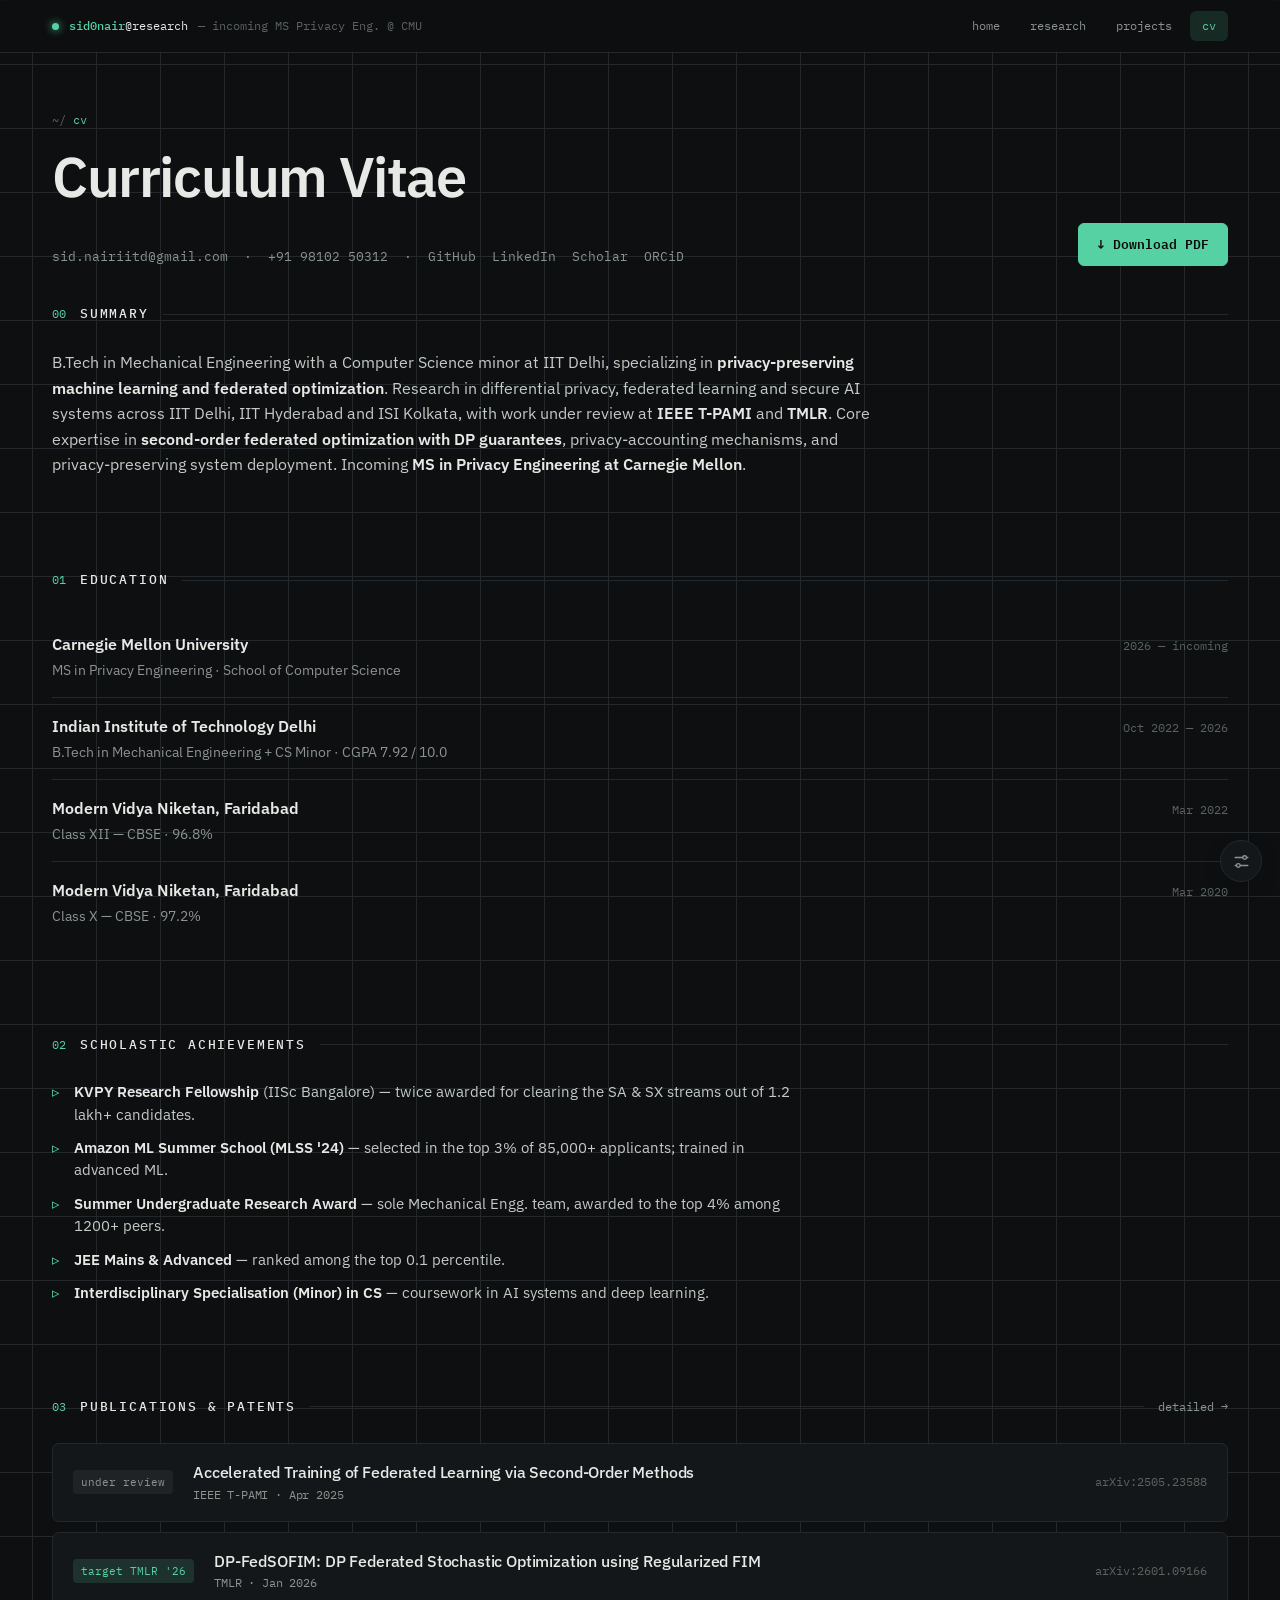
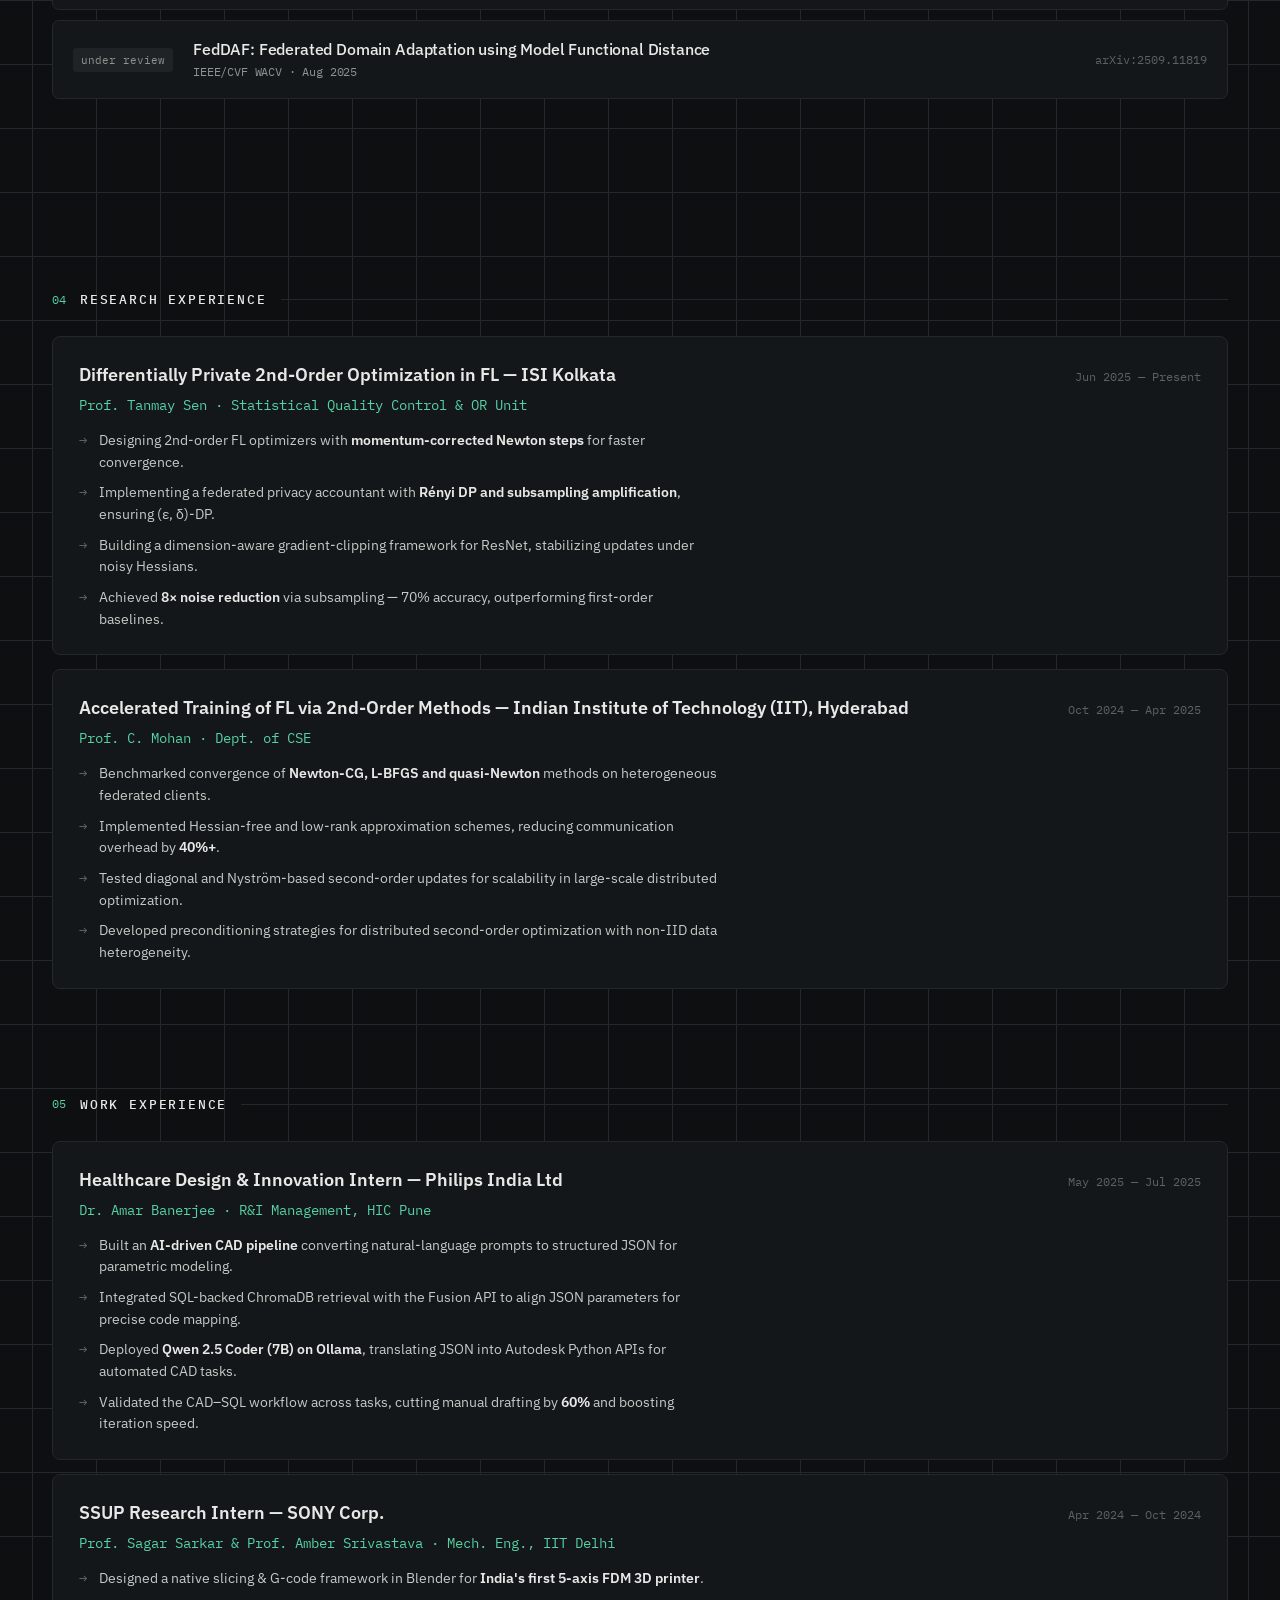
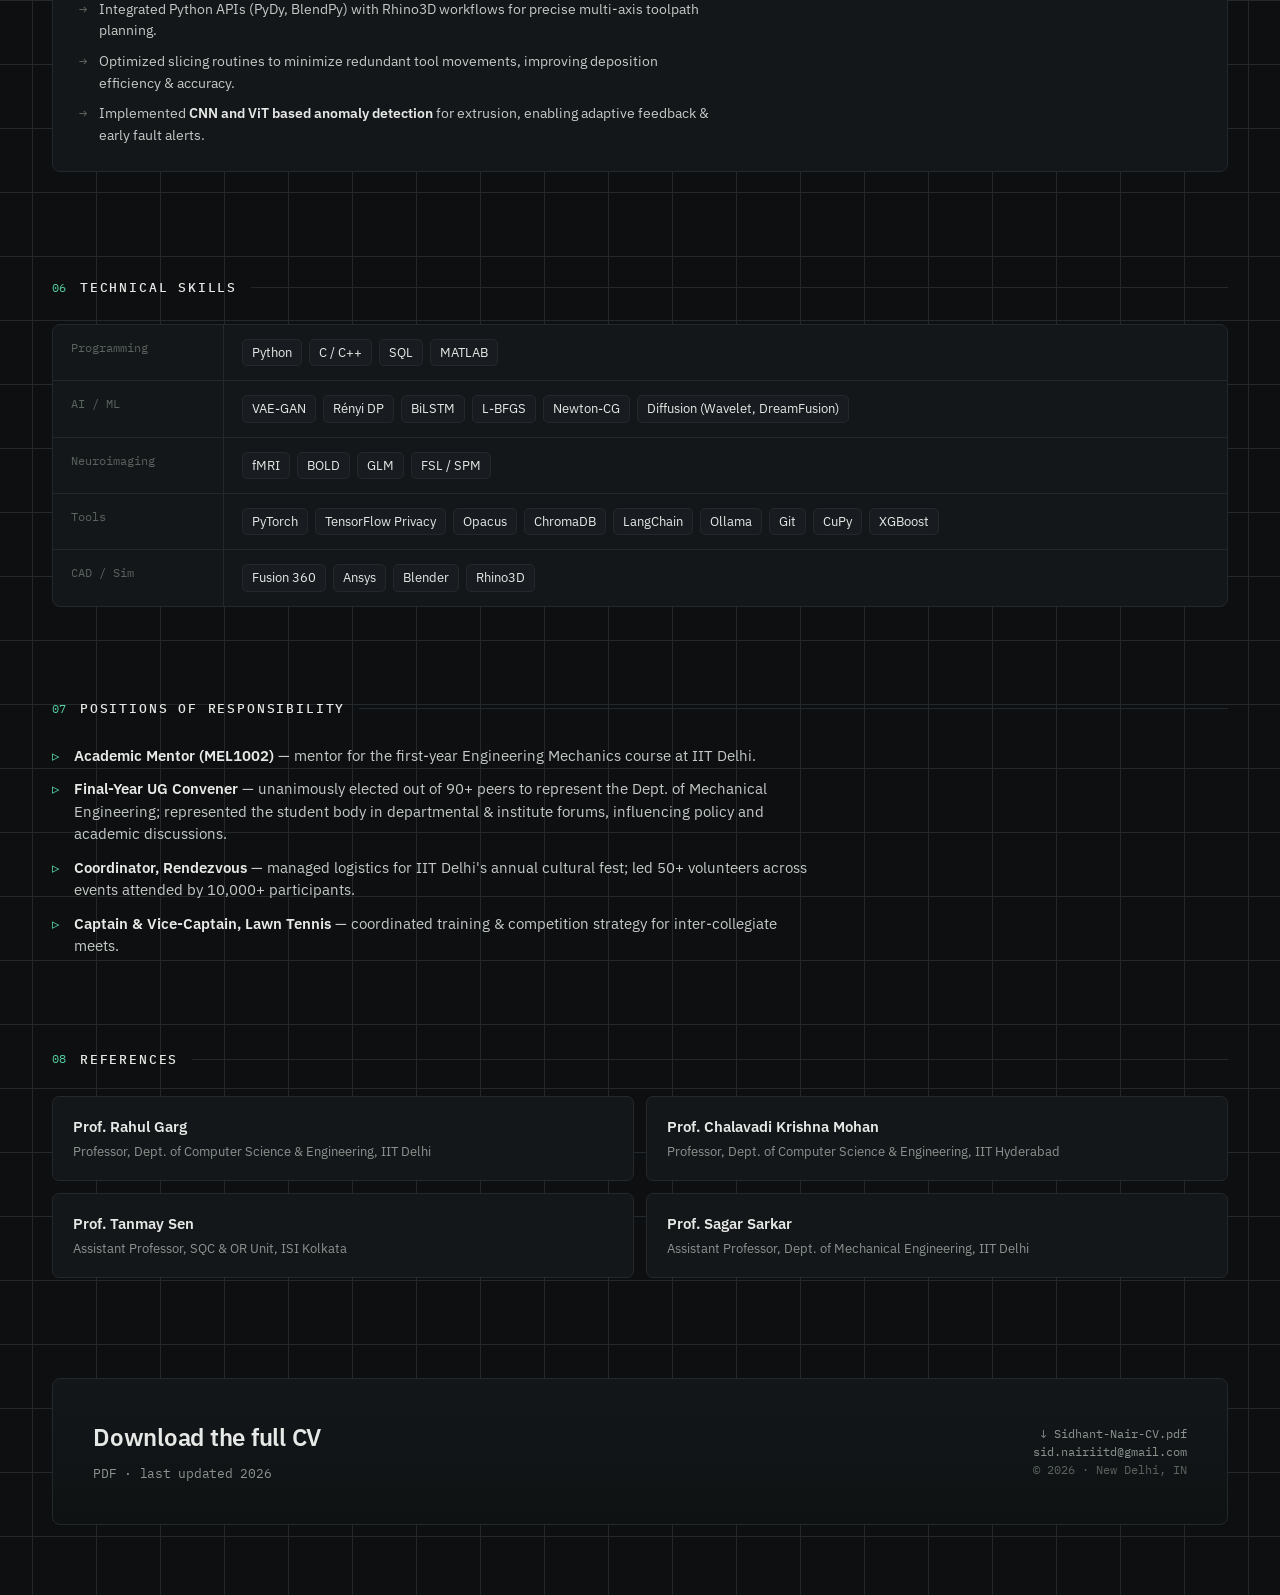
==== cv.html @ 7490e8cd "init" ====
<!DOCTYPE html>
<html lang="en">
<head>
<meta charset="utf-8">
<meta name="viewport" content="width=device-width, initial-scale=1">
<title>CV — Sidhant R. Nair</title>
<link rel="preconnect" href="https://fonts.googleapis.com">
<link rel="preconnect" href="https://fonts.gstatic.com" crossorigin>
<link href="https://fonts.googleapis.com/css2?family=IBM+Plex+Mono:wght@400;500;600&family=IBM+Plex+Sans:wght@400;500;600;700&display=swap" rel="stylesheet">
<meta name="description" content="Curriculum vitae of Sid Nair — privacy-preserving ML and federated optimization. IIT Delhi to Carnegie Mellon MS in Privacy Engineering.">
<meta name="author" content="Sidhant R. Nair">
<meta name="theme-color" content="#0d0f10">
<meta property="og:type" content="website">
<meta property="og:title" content="CV — Sid Nair">
<meta property="og:description" content="Privacy-preserving ML & federated optimization. IIT Delhi to Carnegie Mellon MS in Privacy Engineering.">
<meta property="og:image" content="assets/og-image.png">
<meta name="twitter:card" content="summary_large_image">
<meta name="twitter:title" content="CV — Sid Nair">
<meta name="twitter:description" content="Privacy-preserving ML & federated optimization. IIT Delhi to Carnegie Mellon MS in Privacy Engineering.">
<meta name="twitter:image" content="assets/og-image.png">
<link rel="stylesheet" href="assets/site.css">
<script src="assets/theme.js"></script>
<style>
  .cvtop{display:flex;justify-content:space-between;align-items:flex-end;flex-wrap:wrap;gap:20px;margin-top:18px}
  .cvtop .links{font-family:"IBM Plex Mono",monospace;font-size:12.5px;color:var(--muted);display:flex;flex-wrap:wrap;gap:6px 16px}
  .cvtop .links a:hover{color:var(--accent)}
  .cvactions{display:flex;gap:10px;flex-wrap:wrap}
  .summary{font-size:15.5px;color:#c4cac6;line-height:1.65;max-width:84ch;margin-top:8px}
  .summary b{color:var(--ink);font-weight:600}
</style>
</head>
<body>

<div class="bar">
  <div class="wrap">
    <div class="left"><span class="dot"></span><span class="mono who"><b>sid0nair</b>@research</span><span class="mono status">— incoming MS Privacy Eng. @ CMU</span></div>
    <nav>
      <a href="index.html">home</a>
      <a href="research.html">research</a>
      <a href="projects.html">projects</a>
      <a href="cv.html" class="active">cv</a>
    </nav>
  </div>
</div>

<div class="phead">
  <div class="wrap">
    <div class="crumb">~/ <b>cv</b></div>
    <h1>Curriculum Vitae</h1>
    <div class="cvtop">
      <div class="links">
        <a href="mailto:sid.nairiitd@gmail.com">sid.nairiitd@gmail.com</a>
        <span>·</span><span>+91 98102 50312</span>
        <span>·</span><a href="https://github.com/sid0nair" target="_blank">GitHub</a>
        <a href="https://www.linkedin.com/in/sid0nair/" target="_blank">LinkedIn</a>
        <a href="https://scholar.google.com/citations?user=xs57uAkAAAAJ&hl=en" target="_blank">Scholar</a>
        <a href="https://orcid.org/0009-0009-7380-3553" target="_blank">ORCiD</a>
      </div>
      <div class="cvactions"><a class="btn solid" href="assets/Sidhant-Nair-CV.pdf" download>↓ Download PDF</a></div>
    </div>
  </div>
</div>

<section id="summary" style="padding-top:24px">
  <div class="wrap">
    <div class="sh"><span class="idx">00</span><h2>Summary</h2><span class="grow"></span></div>
    <p class="summary">B.Tech in Mechanical Engineering with a Computer Science minor at IIT Delhi, specializing in <b>privacy-preserving machine learning and federated optimization</b>. Research in differential privacy, federated learning and secure AI systems across IIT Delhi, IIT Hyderabad and ISI Kolkata, with work under review at <b>IEEE T-PAMI</b> and <b>TMLR</b>. Core expertise in <b>second-order federated optimization with DP guarantees</b>, privacy-accounting mechanisms, and privacy-preserving system deployment. Incoming <b>MS in Privacy Engineering at Carnegie Mellon</b>.</p>
  </div>
</section>

<section id="education">
  <div class="wrap">
    <div class="sh"><span class="idx">01</span><h2>Education</h2><span class="grow"></span></div>
    <div class="cvrow"><div class="t">Carnegie Mellon University <small>MS in Privacy Engineering · School of Computer Science</small></div><div class="r">2026 — incoming</div></div>
    <div class="cvrow"><div class="t">Indian Institute of Technology Delhi <small>B.Tech in Mechanical Engineering + CS Minor · CGPA 7.92 / 10.0</small></div><div class="r">Oct 2022 — 2026</div></div>
    <div class="cvrow"><div class="t">Modern Vidya Niketan, Faridabad <small>Class XII — CBSE · 96.8%</small></div><div class="r">Mar 2022</div></div>
    <div class="cvrow"><div class="t">Modern Vidya Niketan, Faridabad <small>Class X — CBSE · 97.2%</small></div><div class="r">Mar 2020</div></div>
  </div>
</section>

<section id="achievements">
  <div class="wrap">
    <div class="sh"><span class="idx">02</span><h2>Scholastic Achievements</h2><span class="grow"></span></div>
    <ul class="cvlist">
      <li><b>KVPY Research Fellowship</b> (IISc Bangalore) — twice awarded for clearing the SA &amp; SX streams out of 1.2 lakh+ candidates.</li>
      <li><b>Amazon ML Summer School (MLSS '24)</b> — selected in the top 3% of 85,000+ applicants; trained in advanced ML.</li>
      <li><b>Summer Undergraduate Research Award</b> — sole Mechanical Engg. team, awarded to the top 4% among 1200+ peers.</li>
      <li><b>JEE Mains &amp; Advanced</b> — ranked among the top 0.1 percentile.</li>
      <li><b>Interdisciplinary Specialisation (Minor) in CS</b> — coursework in AI systems and deep learning.</li>
    </ul>
  </div>
</section>

<section id="publications">
  <div class="wrap">
    <div class="sh"><span class="idx">03</span><h2>Publications &amp; Patents</h2><span class="grow"></span><a class="count" href="research.html" style="color:var(--muted)">detailed →</a></div>
    <a class="pub" href="https://arxiv.org/abs/2505.23588" target="_blank">
      <span class="tag rev">under review</span>
      <h3>Accelerated Training of Federated Learning via Second-Order Methods<small>IEEE T-PAMI · Apr 2025</small></h3>
      <span class="ax">arXiv:2505.23588</span>
    </a>
    <a class="pub" href="https://arxiv.org/abs/2601.09166" target="_blank">
      <span class="tag">target TMLR '26</span>
      <h3>DP-FedSOFIM: DP Federated Stochastic Optimization using Regularized FIM<small>TMLR · Jan 2026</small></h3>
      <span class="ax">arXiv:2601.09166</span>
    </a>
    <a class="pub" href="https://arxiv.org/abs/2509.11819" target="_blank">
      <span class="tag rev">under review</span>
      <h3>FedDAF: Federated Domain Adaptation using Model Functional Distance<small>IEEE/CVF WACV · Aug 2025</small></h3>
      <span class="ax">arXiv:2509.11819</span>
    </a>
    <a class="pub" href="https://doi.org/10.1115/IMECE-INDIA2025-160285" target="_blank">
      <span class="tag">published</span>
      <h3>Towards Support-Free Printing in Extrusion-Based Additive Manufacturing<small>ASME IMECE 2025 · Mar 2025</small></h3>
      <span class="ax">IMECE-160285</span>
    </a>
  </div>
</section>

<section id="research-exp">
  <div class="wrap">
    <div class="sh"><span class="idx">04</span><h2>Research Experience</h2><span class="grow"></span></div>
    <div class="expd">
      <div class="top"><div class="org">Differentially Private 2nd-Order Optimization in FL — ISI Kolkata</div><div class="when">Jun 2025 — Present</div></div>
      <div class="sub">Prof. Tanmay Sen · Statistical Quality Control &amp; OR Unit</div>
      <ul>
        <li>Designing 2nd-order FL optimizers with <b>momentum-corrected Newton steps</b> for faster convergence.</li>
        <li>Implementing a federated privacy accountant with <b>Rényi DP and subsampling amplification</b>, ensuring (ε, δ)-DP.</li>
        <li>Building a dimension-aware gradient-clipping framework for ResNet, stabilizing updates under noisy Hessians.</li>
        <li>Achieved <b>8× noise reduction</b> via subsampling — 70% accuracy, outperforming first-order baselines.</li>
      </ul>
    </div>
    <div class="expd">
      <div class="top"><div class="org">Accelerated Training of FL via 2nd-Order Methods — Indian Institute of Technology (IIT), Hyderabad</div><div class="when">Oct 2024 — Apr 2025</div></div>
      <div class="sub">Prof. C. Mohan · Dept. of CSE</div>
      <ul>
        <li>Benchmarked convergence of <b>Newton-CG, L-BFGS and quasi-Newton</b> methods on heterogeneous federated clients.</li>
        <li>Implemented Hessian-free and low-rank approximation schemes, reducing communication overhead by <b>40%+</b>.</li>
        <li>Tested diagonal and Nyström-based second-order updates for scalability in large-scale distributed optimization.</li>
        <li>Developed preconditioning strategies for distributed second-order optimization with non-IID data heterogeneity.</li>
      </ul>
    </div>
  </div>
</section>

<section id="work-exp">
  <div class="wrap">
    <div class="sh"><span class="idx">05</span><h2>Work Experience</h2><span class="grow"></span></div>
    <div class="expd">
      <div class="top"><div class="org">Healthcare Design &amp; Innovation Intern — Philips India Ltd</div><div class="when">May 2025 — Jul 2025</div></div>
      <div class="sub">Dr. Amar Banerjee · R&amp;I Management, HIC Pune</div>
      <ul>
        <li>Built an <b>AI-driven CAD pipeline</b> converting natural-language prompts to structured JSON for parametric modeling.</li>
        <li>Integrated SQL-backed ChromaDB retrieval with the Fusion API to align JSON parameters for precise code mapping.</li>
        <li>Deployed <b>Qwen 2.5 Coder (7B) on Ollama</b>, translating JSON into Autodesk Python APIs for automated CAD tasks.</li>
        <li>Validated the CAD–SQL workflow across tasks, cutting manual drafting by <b>60%</b> and boosting iteration speed.</li>
      </ul>
    </div>
    <div class="expd">
      <div class="top"><div class="org">SSUP Research Intern — SONY Corp.</div><div class="when">Apr 2024 — Oct 2024</div></div>
      <div class="sub">Prof. Sagar Sarkar &amp; Prof. Amber Srivastava · Mech. Eng., IIT Delhi</div>
      <ul>
        <li>Designed a native slicing &amp; G-code framework in Blender for <b>India's first 5-axis FDM 3D printer</b>.</li>
        <li>Integrated Python APIs (PyDy, BlendPy) with Rhino3D workflows for precise multi-axis toolpath planning.</li>
        <li>Optimized slicing routines to minimize redundant tool movements, improving deposition efficiency &amp; accuracy.</li>
        <li>Implemented <b>CNN and ViT based anomaly detection</b> for extrusion, enabling adaptive feedback &amp; early fault alerts.</li>
      </ul>
    </div>
  </div>
</section>

<section id="skills">
  <div class="wrap">
    <div class="sh"><span class="idx">06</span><h2>Technical Skills</h2><span class="grow"></span></div>
    <div class="skills">
      <div class="k">Programming</div><div class="vv"><span>Python</span><span>C / C++</span><span>SQL</span><span>MATLAB</span></div>
      <div class="k">AI / ML</div><div class="vv"><span>VAE-GAN</span><span>Rényi DP</span><span>BiLSTM</span><span>L-BFGS</span><span>Newton-CG</span><span>Diffusion (Wavelet, DreamFusion)</span></div>
      <div class="k">Neuroimaging</div><div class="vv"><span>fMRI</span><span>BOLD</span><span>GLM</span><span>FSL / SPM</span></div>
      <div class="k">Tools</div><div class="vv"><span>PyTorch</span><span>TensorFlow Privacy</span><span>Opacus</span><span>ChromaDB</span><span>LangChain</span><span>Ollama</span><span>Git</span><span>CuPy</span><span>XGBoost</span></div>
      <div class="k">CAD / Sim</div><div class="vv"><span>Fusion 360</span><span>Ansys</span><span>Blender</span><span>Rhino3D</span></div>
    </div>
  </div>
</section>

<section id="positions">
  <div class="wrap">
    <div class="sh"><span class="idx">07</span><h2>Positions of Responsibility</h2><span class="grow"></span></div>
    <ul class="cvlist">
      <li><b>Academic Mentor (MEL1002)</b> — mentor for the first-year Engineering Mechanics course at IIT Delhi.</li>
      <li><b>Final-Year UG Convener</b> — unanimously elected out of 90+ peers to represent the Dept. of Mechanical Engineering; represented the student body in departmental &amp; institute forums, influencing policy and academic discussions.</li>
      <li><b>Coordinator, Rendezvous</b> — managed logistics for IIT Delhi's annual cultural fest; led 50+ volunteers across events attended by 10,000+ participants.</li>
      <li><b>Captain &amp; Vice-Captain, Lawn Tennis</b> — coordinated training &amp; competition strategy for inter-collegiate meets.</li>
    </ul>
  </div>
</section>

<section id="references">
  <div class="wrap">
    <div class="sh"><span class="idx">08</span><h2>References</h2><span class="grow"></span></div>
    <div class="refs">
      <div class="ref"><div class="n">Prof. Rahul Garg</div><div class="a">Professor, Dept. of Computer Science &amp; Engineering, IIT Delhi</div></div>
      <div class="ref"><div class="n">Prof. Chalavadi Krishna Mohan</div><div class="a">Professor, Dept. of Computer Science &amp; Engineering, IIT Hyderabad</div></div>
      <div class="ref"><div class="n">Prof. Tanmay Sen</div><div class="a">Assistant Professor, SQC &amp; OR Unit, ISI Kolkata</div></div>
      <div class="ref"><div class="n">Prof. Sagar Sarkar</div><div class="a">Assistant Professor, Dept. of Mechanical Engineering, IIT Delhi</div></div>
    </div>
  </div>
</section>

<footer class="site">
  <div class="wrap">
    <div class="fcon">
      <div class="big">Download the full CV<span class="sub">PDF · last updated 2026</span></div>
      <div class="meta"><a href="assets/Sidhant-Nair-CV.pdf" download>↓ Sidhant-Nair-CV.pdf</a><br><a href="mailto:sid.nairiitd@gmail.com">sid.nairiitd@gmail.com</a><br>© 2026 · New Delhi, IN</div>
    </div>
  </div>
</footer>

</body>
</html>
---- assets/site.css ----
/* ============================================================
   Sidhant R. Nair — Portfolio  ·  Dark Workstation system
   Shared stylesheet for index / research / projects / cv
   ============================================================ */

:root{
  --bg:#0d0f10;
  --panel:#14171a;
  --panel2:#181c20;
  --ink:#e7e9e6;
  --muted:#8b948f;
  --faint:#5a635e;
  --line:#23282c;
  --accent:oklch(0.78 0.13 165);   /* muted signal green */
  --accent-dim:color-mix(in oklab, var(--accent) 14%, transparent);
  --bar-bg:rgba(13,15,16,.82);
  --panel-deep:#0f1213;
  --inset:rgba(255,255,255,.012);
  --maxw:1240px;
  --rad:8px;
}
*{box-sizing:border-box;margin:0;padding:0}
html{scroll-behavior:smooth}
body{
  background:var(--bg);color:var(--ink);
  font-family:"IBM Plex Sans",sans-serif;
  -webkit-font-smoothing:antialiased;line-height:1.55;
  background-image:linear-gradient(var(--line) 1px,transparent 1px),linear-gradient(90deg,var(--line) 1px,transparent 1px);
  background-size:64px 64px;background-position:center top;
  min-height:100vh;
}
a{color:inherit;text-decoration:none}
.mono{font-family:"IBM Plex Mono",monospace}
.wrap{max-width:var(--maxw);margin:0 auto;padding:0 32px}
.accent{color:var(--accent)}

/* ---- top nav bar (shared) ---- */
.bar{position:sticky;top:0;z-index:30;background:var(--bar-bg);backdrop-filter:blur(10px);border-bottom:1px solid var(--line)}
.bar .wrap{display:flex;align-items:center;justify-content:space-between;height:52px;font-family:"IBM Plex Mono",monospace;font-size:12px}
.bar .left{display:flex;align-items:center;gap:10px;min-width:0}
.bar .left .who{color:var(--ink)}
.bar .left .who b{color:var(--accent);font-weight:500}
.bar .left .status{color:var(--faint)}
.dot{width:7px;height:7px;border-radius:50%;background:var(--accent);box-shadow:0 0 8px var(--accent);flex:none}
.bar nav{display:flex;gap:6px;align-items:center}
.bar nav a{color:var(--muted);padding:6px 12px;border-radius:6px;transition:.15s}
.bar nav a:hover{color:var(--accent)}
.bar nav a.active{color:var(--accent);background:var(--accent-dim)}

@media(max-width:720px){
  .bar .left .status{display:none}
  .bar nav a{padding:6px 9px}
}

/* ---- section heading (shared) ---- */
section{padding:46px 0}
.sh{display:flex;align-items:center;gap:14px;margin-bottom:26px;font-family:"IBM Plex Mono",monospace}
.sh .idx{color:var(--accent);font-size:12px}
.sh h2{font-size:13px;font-weight:500;letter-spacing:.14em;text-transform:uppercase;color:var(--ink)}
.sh .grow{flex:1;height:1px;background:var(--line)}
.sh .count{color:var(--faint);font-size:12px}

/* ---- page header (interior pages) ---- */
.phead{padding:58px 0 14px}
.phead .crumb{font-family:"IBM Plex Mono",monospace;font-size:12px;color:var(--faint);margin-bottom:18px}
.phead .crumb b{color:var(--accent);font-weight:400}
.phead h1{font-size:clamp(34px,5vw,56px);font-weight:600;letter-spacing:-.025em;line-height:1.02}
.phead p{font-size:16px;color:#c4cac6;max-width:62ch;margin-top:18px}
.phead p b{color:var(--ink);font-weight:600}

/* ---- buttons / links ---- */
.runlinks{display:flex;gap:10px;flex-wrap:wrap}
.runlinks a{font-family:"IBM Plex Mono",monospace;font-size:12px;border:1px solid var(--line);background:var(--panel2);padding:9px 14px;border-radius:5px;color:var(--muted);transition:all .16s}
.runlinks a:hover{border-color:var(--accent);color:var(--accent)}
.btn{display:inline-flex;align-items:center;gap:8px;font-family:"IBM Plex Mono",monospace;font-size:12.5px;border:1px solid var(--line);background:var(--panel2);padding:11px 18px;border-radius:6px;color:var(--ink);transition:.16s}
.btn:hover{border-color:var(--accent);color:var(--accent)}
.btn.solid{background:var(--accent);color:#0a0c0b;border-color:var(--accent);font-weight:600}
.btn.solid:hover{filter:brightness(1.08);color:#0a0c0b}

/* ---- stat strip ---- */
.stats{display:grid;grid-template-columns:repeat(4,1fr);gap:14px}
.stat{border:1px solid var(--line);background:var(--panel);border-radius:7px;padding:20px}
.stat .v{font-family:"IBM Plex Mono",monospace;font-size:24px;color:var(--accent);margin-bottom:6px}
.stat .l{font-size:12.5px;color:var(--muted);line-height:1.4}

/* ---- publications ---- */
.pub{display:grid;grid-template-columns:auto 1fr auto;gap:20px;align-items:center;border:1px solid var(--line);background:var(--panel);border-radius:7px;padding:18px 20px;margin-bottom:10px;transition:border-color .16s}
.pub:hover{border-color:#2f3b38}
.pub .tag{font-family:"IBM Plex Mono",monospace;font-size:10.5px;padding:4px 8px;border-radius:4px;background:var(--accent-dim);color:var(--accent);white-space:nowrap}
.pub .tag.rev{background:rgba(255,255,255,.05);color:var(--muted)}
.pub h3{font-size:16px;font-weight:500;letter-spacing:-.01em;line-height:1.3}
.pub h3 small{display:block;color:var(--muted);font-family:"IBM Plex Mono",monospace;font-size:11.5px;font-weight:400;margin-top:5px}
.pub .ax{font-family:"IBM Plex Mono",monospace;font-size:11.5px;color:var(--faint);white-space:nowrap}
.pub:hover .ax{color:var(--accent)}

/* detailed publication (research page) */
.pubd{border:1px solid var(--line);background:var(--panel);border-radius:var(--rad);padding:24px 26px;margin-bottom:14px;transition:border-color .16s}
.pubd:hover{border-color:#2f3b38}
.pubd .meta{display:flex;align-items:center;gap:10px;margin-bottom:13px;flex-wrap:wrap}
.pubd .tag{font-family:"IBM Plex Mono",monospace;font-size:10.5px;padding:4px 9px;border-radius:4px;background:var(--accent-dim);color:var(--accent)}
.pubd .tag.rev{background:rgba(255,255,255,.05);color:var(--muted)}
.pubd .date{font-family:"IBM Plex Mono",monospace;font-size:11.5px;color:var(--faint)}
.pubd h3{font-size:20px;font-weight:600;letter-spacing:-.01em;line-height:1.28;margin-bottom:8px}
.pubd .venue{font-size:14px;color:var(--muted);margin-bottom:14px}
.pubd .venue b{color:var(--ink);font-weight:500}
.pubd p{font-size:14.5px;color:#c4cac6;line-height:1.6;max-width:74ch}
.pubd .foot{display:flex;gap:10px;margin-top:16px;flex-wrap:wrap}

/* ---- project cards ---- */
.grid{display:grid;grid-template-columns:repeat(3,1fr);gap:14px}
.grid.two{grid-template-columns:repeat(2,1fr)}
.card{border:1px solid var(--line);background:var(--panel);border-radius:var(--rad);padding:20px;display:flex;flex-direction:column;gap:12px;min-height:188px;transition:transform .16s,border-color .16s}
.card:hover{transform:translateY(-3px);border-color:#2f3b38}
.card .ch{display:flex;justify-content:space-between;align-items:center;gap:10px}
.card h3{font-size:15.5px;font-weight:600;line-height:1.2}
.card .gh{font-family:"IBM Plex Mono",monospace;font-size:11px;color:var(--faint);flex:none}
.card:hover .gh{color:var(--accent)}
.card p{font-size:13px;color:var(--muted);line-height:1.5;flex:1}
.card .metric{font-family:"IBM Plex Mono",monospace;font-size:11.5px;color:var(--accent)}
.card .tags{display:flex;gap:6px;flex-wrap:wrap}
.card .tags span{font-family:"IBM Plex Mono",monospace;font-size:10px;color:var(--faint);border:1px solid var(--line);padding:2px 6px;border-radius:3px}

/* group label */
.grouplabel{display:flex;align-items:center;gap:12px;margin:34px 0 16px;font-family:"IBM Plex Mono",monospace}
.grouplabel .gi{color:var(--accent);font-size:12px}
.grouplabel h3{font-size:12.5px;font-weight:500;letter-spacing:.12em;text-transform:uppercase;color:var(--ink)}
.grouplabel .grow{flex:1;height:1px;background:var(--line)}
.grouplabel .gc{color:var(--faint);font-size:11.5px}

/* ---- experience ---- */
.exp{border:1px solid var(--line);border-radius:var(--rad);overflow:hidden}
.erow{display:grid;grid-template-columns:210px 1fr 140px;gap:20px;padding:18px 22px;border-bottom:1px solid var(--line);align-items:baseline;background:var(--panel)}
.erow:last-child{border-bottom:0}
.erow .org{font-weight:600;font-size:15px}
.erow .org small{display:block;color:var(--faint);font-family:"IBM Plex Mono",monospace;font-size:11px;margin-top:4px;font-weight:400}
.erow .desc{font-size:13.5px;color:var(--muted)}
.erow .when{font-family:"IBM Plex Mono",monospace;font-size:11.5px;color:var(--faint);text-align:right}

/* detailed experience (research/cv pages) */
.expd{border:1px solid var(--line);background:var(--panel);border-radius:var(--rad);padding:24px 26px;margin-bottom:14px}
.expd .top{display:flex;justify-content:space-between;align-items:baseline;gap:18px;flex-wrap:wrap;margin-bottom:6px}
.expd .org{font-size:18px;font-weight:600}
.expd .when{font-family:"IBM Plex Mono",monospace;font-size:12px;color:var(--faint);white-space:nowrap}
.expd .sub{font-size:13.5px;color:var(--accent);font-family:"IBM Plex Mono",monospace;margin-bottom:14px}
.expd ul{list-style:none;display:flex;flex-direction:column;gap:9px}
.expd ul li{font-size:14px;color:#c4cac6;line-height:1.55;padding-left:20px;position:relative;max-width:80ch}
.expd ul li::before{content:"→";position:absolute;left:0;color:var(--faint);font-family:"IBM Plex Mono",monospace}
.expd ul li b{color:var(--ink);font-weight:600}

/* ---- skills / kv table ---- */
.skills{display:grid;grid-template-columns:170px 1fr;gap:1px;background:var(--line);border:1px solid var(--line);border-radius:var(--rad);overflow:hidden}
.skills .k{background:var(--panel);padding:14px 18px;font-family:"IBM Plex Mono",monospace;font-size:11.5px;color:var(--faint)}
.skills .vv{background:var(--panel);padding:14px 18px;display:flex;gap:7px;flex-wrap:wrap}
.skills .vv span{font-size:12.5px;color:var(--ink);background:var(--panel2);border:1px solid var(--line);padding:3px 9px;border-radius:5px}

/* ---- simple cv rows ---- */
.cvrow{display:grid;grid-template-columns:1fr 160px;gap:18px;padding:16px 0;border-bottom:1px solid var(--line);align-items:baseline}
.cvrow:last-child{border-bottom:0}
.cvrow .t{font-size:15.5px;font-weight:600}
.cvrow .t small{display:block;color:var(--muted);font-weight:400;font-size:13.5px;margin-top:4px}
.cvrow .r{font-family:"IBM Plex Mono",monospace;font-size:12px;color:var(--faint);text-align:right}
.cvlist{display:flex;flex-direction:column;gap:11px}
.cvlist li{list-style:none;font-size:14.5px;color:#c4cac6;line-height:1.55;padding-left:22px;position:relative;max-width:84ch}
.cvlist li::before{content:"▹";position:absolute;left:0;color:var(--accent)}
.cvlist li b{color:var(--ink);font-weight:600}

/* references grid */
.refs{display:grid;grid-template-columns:repeat(2,1fr);gap:12px}
.ref{border:1px solid var(--line);background:var(--panel);border-radius:7px;padding:18px 20px}
.ref .n{font-size:15px;font-weight:600}
.ref .a{font-size:13px;color:var(--muted);margin-top:5px;line-height:1.45}

/* ---- footer (shared) ---- */
footer.site{padding:54px 0 70px}
.fcon{border:1px solid var(--line);border-radius:var(--rad);background:linear-gradient(180deg,var(--panel),var(--panel-deep));padding:40px;display:flex;justify-content:space-between;align-items:center;flex-wrap:wrap;gap:20px}
.fcon .big{font-size:24px;font-weight:600;letter-spacing:-.01em}
.fcon .big a{color:var(--accent)}
.fcon .big .sub{display:block;font-size:13px;color:var(--muted);font-weight:400;font-family:"IBM Plex Mono",monospace;margin-top:8px}
.fcon .meta{font-family:"IBM Plex Mono",monospace;font-size:11.5px;color:var(--faint);text-align:right}
.fcon .meta a{color:var(--muted)}
.fcon .meta a:hover{color:var(--accent)}

@media(max-width:880px){
  .stats{grid-template-columns:repeat(2,1fr)}
  .grid,.grid.two{grid-template-columns:1fr}
  .erow{grid-template-columns:1fr;gap:6px}
  .erow .when{text-align:left}
  .pub{grid-template-columns:auto 1fr}.pub .ax{display:none}
  .skills{grid-template-columns:1fr}
  .refs{grid-template-columns:1fr}
  .cvrow{grid-template-columns:1fr;gap:6px}
  .cvrow .r{text-align:left}
  .fcon{flex-direction:column;align-items:flex-start}
  .fcon .meta{text-align:left}
}

/* ============================================================
   THEME VARIANTS  ·  light mode + density + reveal + panel
   ============================================================ */

/* smooth transition when switching themes */
body,.bar,.card,.pub,.pubd,.expd,.stat,.console,.fcon,.skills .k,.skills .vv,.ref,.runlinks a,.btn{
  transition:background-color .3s ease,border-color .3s ease,color .25s ease;
}

/* ---- LIGHT THEME ---- */
[data-theme="light"]{
  --bg:#f7f6f3;
  --panel:#ffffff;
  --panel2:#f0eee8;
  --ink:#1b1813;
  --muted:#6c675e;
  --faint:#a59f94;
  --line:#e4dfd5;
  --bar-bg:rgba(247,246,243,.85);
  --panel-deep:#edeae3;
  --inset:rgba(0,0,0,.022);
}
/* lift the body-copy greys to readable ink in light mode */
[data-theme="light"] .phead p,
[data-theme="light"] .lede,
[data-theme="light"] .pubd p,
[data-theme="light"] .expd ul li,
[data-theme="light"] .summary,
[data-theme="light"] .cvlist li,
[data-theme="light"] .erow .desc{color:#3a372e}
[data-theme="light"] .console .chrome .lights i{background:#d8d4cb}
[data-theme="light"] .pub h3 small{color:var(--muted)}

/* ---- DENSITY: COMPACT ---- */
[data-density="compact"] section{padding:28px 0}
[data-density="compact"] .phead{padding:38px 0 8px}
[data-density="compact"] .sh{margin-bottom:18px}
[data-density="compact"] .card{min-height:148px;padding:16px;gap:9px}
[data-density="compact"] .pubd{padding:18px 20px;margin-bottom:10px}
[data-density="compact"] .expd{padding:18px 20px;margin-bottom:10px}
[data-density="compact"] .stat{padding:15px}
[data-density="compact"] .grid{gap:10px}
[data-density="compact"] .pub{padding:14px 18px}
[data-density="compact"] .cvrow{padding:13px 0}

/* ---- SCROLL REVEAL ---- */
@media (prefers-reduced-motion: no-preference){
  [data-reveal]{opacity:0;transform:translateY(16px);transition:opacity .55s ease,transform .55s cubic-bezier(.2,.7,.2,1)}
  [data-reveal].revealed{opacity:1;transform:none}
}

/* ---- THEME PANEL ---- */
#srn-fab{position:fixed;right:18px;bottom:18px;z-index:60;width:42px;height:42px;border-radius:50%;
  border:1px solid var(--line);background:var(--panel);color:var(--muted);cursor:pointer;
  display:flex;align-items:center;justify-content:center;box-shadow:0 6px 22px -10px rgba(0,0,0,.55);transition:.18s}
#srn-fab:hover{color:var(--accent);border-color:var(--accent);transform:translateY(-2px)}
#srn-fab svg{width:19px;height:19px;display:block}
#srn-panel{position:fixed;right:18px;bottom:70px;z-index:60;width:248px;
  border:1px solid var(--line);background:var(--panel);border-radius:12px;padding:16px;
  box-shadow:0 18px 50px -18px rgba(0,0,0,.7);font-family:"IBM Plex Mono",monospace;
  opacity:0;transform:translateY(8px) scale(.98);pointer-events:none;transition:.18s}
#srn-panel.open{opacity:1;transform:none;pointer-events:auto}
#srn-panel .grp{margin-bottom:15px}
#srn-panel .grp:last-child{margin-bottom:0}
#srn-panel .lbl{font-size:10px;letter-spacing:.14em;text-transform:uppercase;color:var(--faint);margin-bottom:8px}
#srn-panel .seg{display:flex;gap:6px}
#srn-panel .seg button{flex:1;font-family:inherit;font-size:11.5px;padding:7px 0;border-radius:6px;
  border:1px solid var(--line);background:var(--panel2);color:var(--muted);cursor:pointer;transition:.15s}
#srn-panel .seg button:hover{color:var(--ink)}
#srn-panel .seg button.on{border-color:var(--accent);color:var(--accent);background:var(--accent-dim)}
#srn-panel .swatches{display:flex;gap:8px}
#srn-panel .swatches button{width:30px;height:30px;border-radius:8px;border:2px solid transparent;cursor:pointer;padding:0;position:relative;transition:.15s}
#srn-panel .swatches button:hover{transform:scale(1.08)}
#srn-panel .swatches button.on{border-color:var(--ink)}
#srn-panel .swatches button.on::after{content:"";position:absolute;inset:0;margin:auto;width:7px;height:7px;border-radius:50%;background:#0a0c0b}
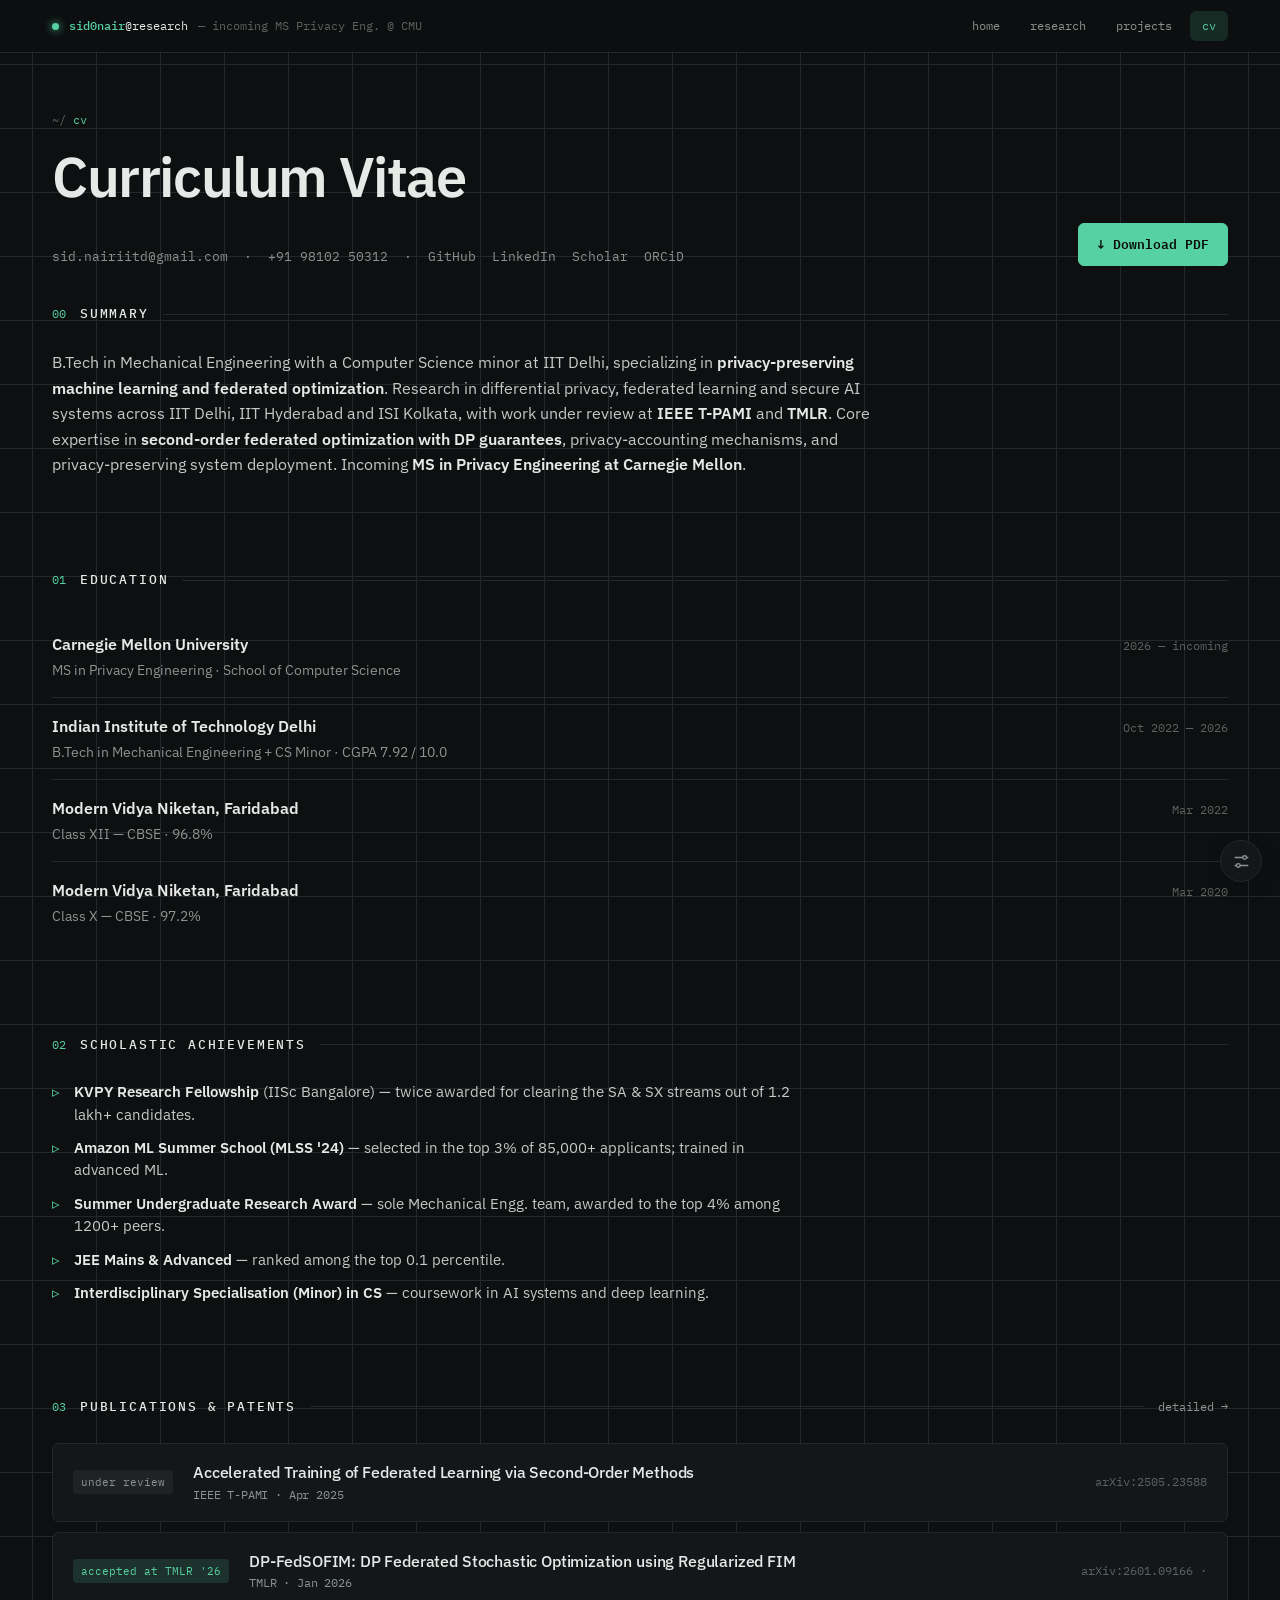
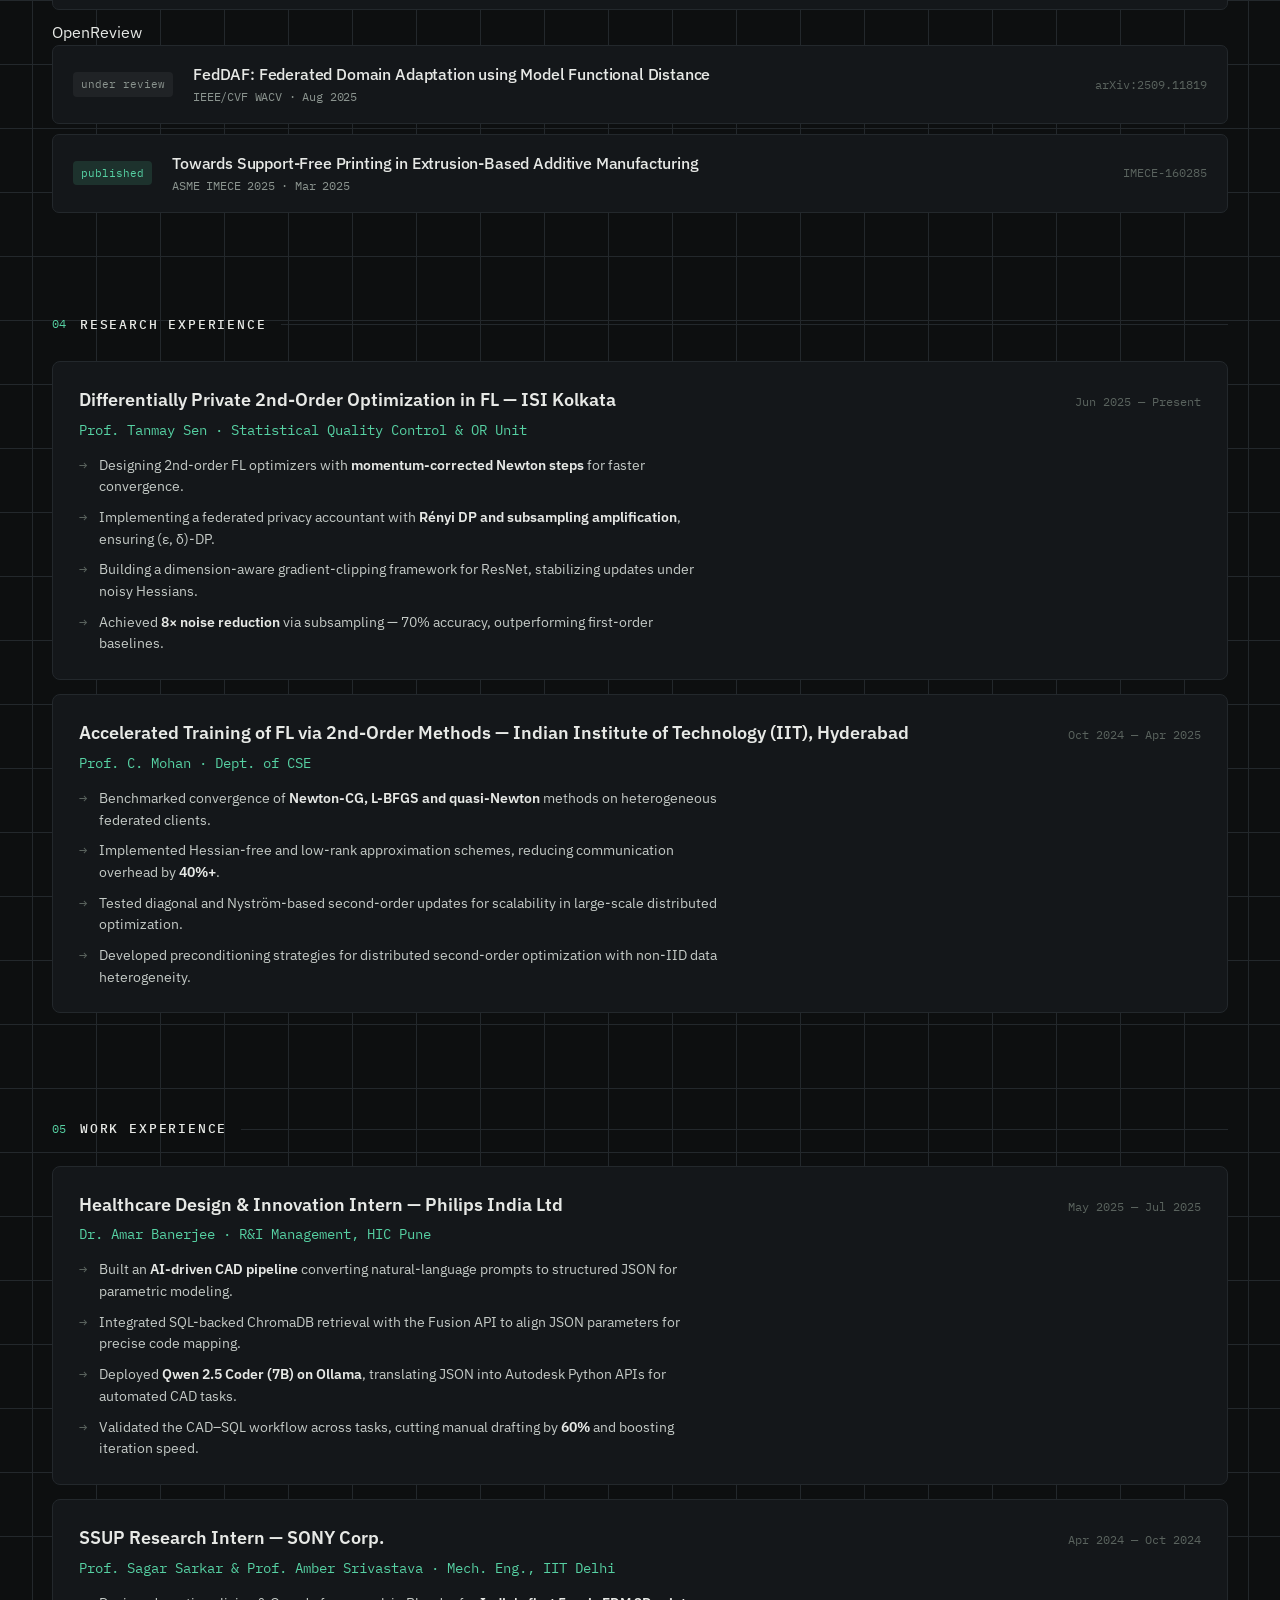
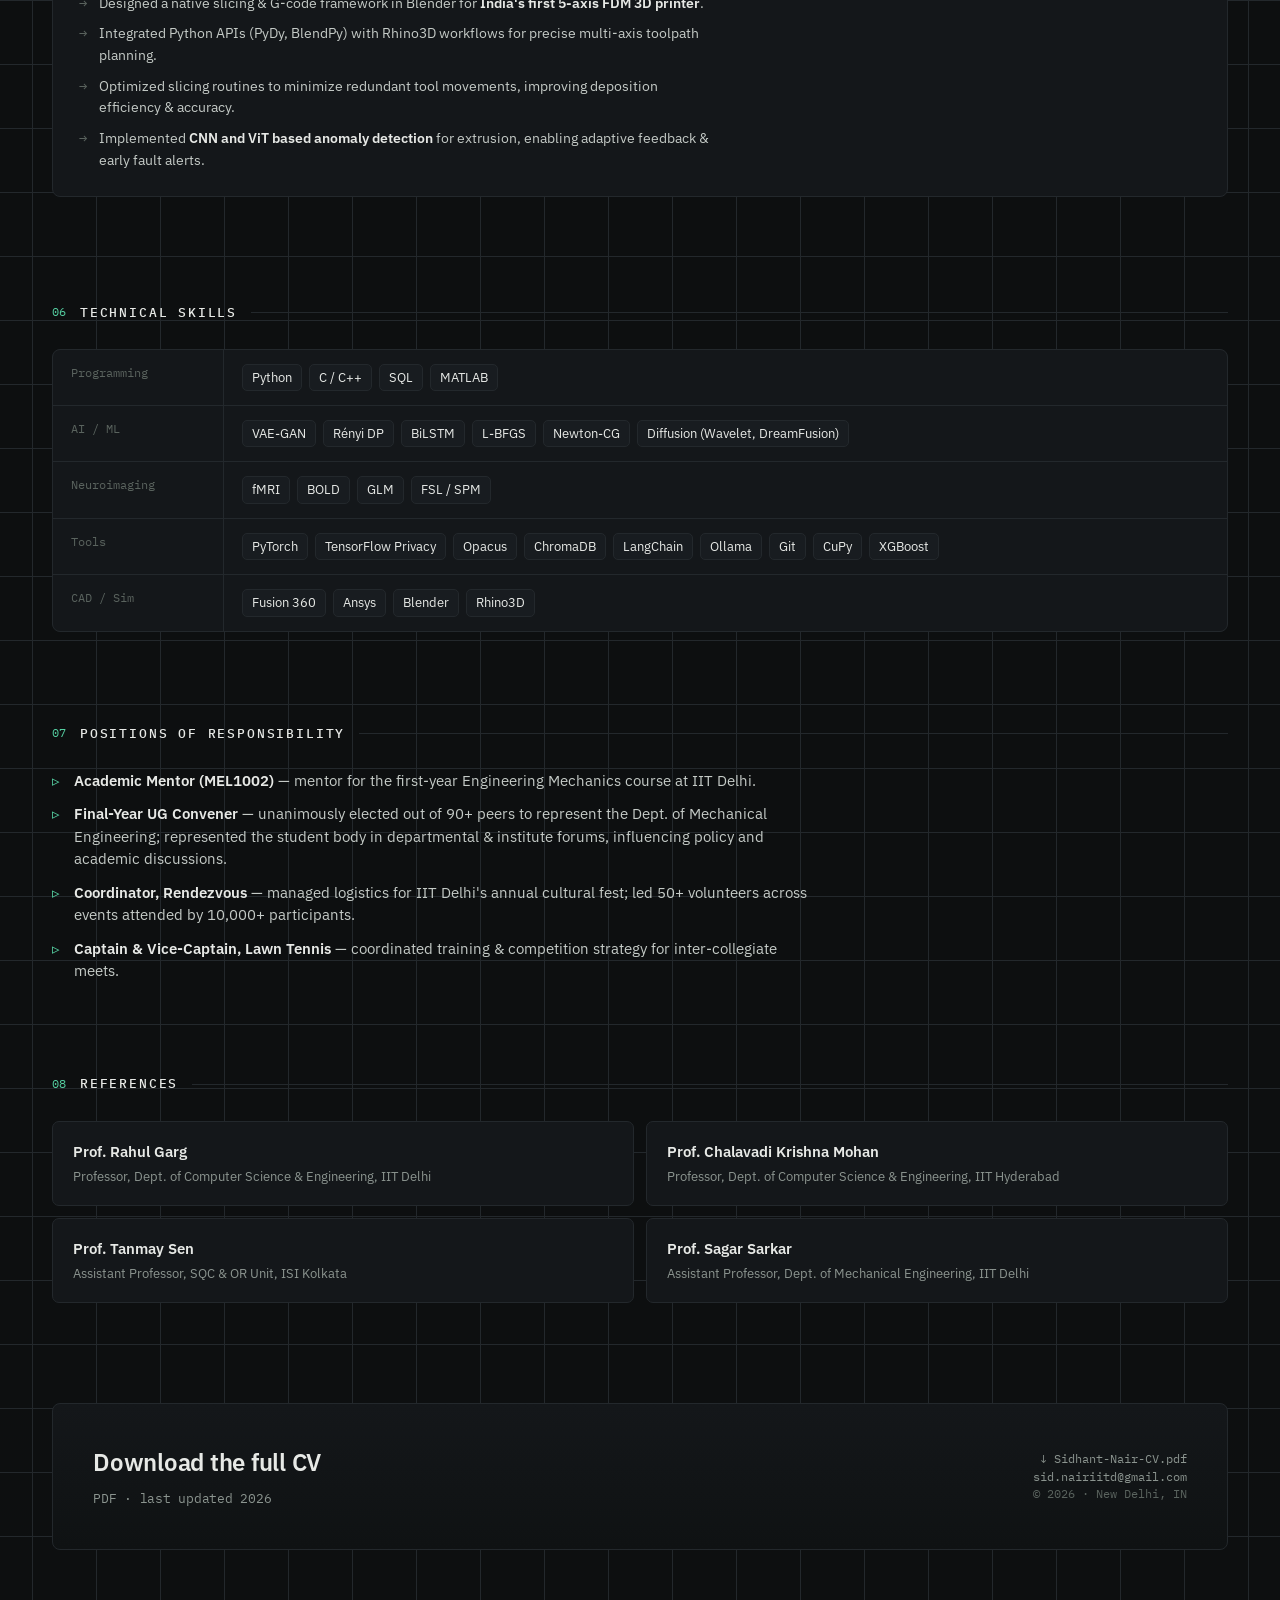
==== commit 6fde8c52: "Add OpenReview link for DP-FedSOFIM" ====
--- a/cv.html
+++ b/cv.html
@@ -100,9 +100,9 @@
       <span class="ax">arXiv:2505.23588</span>
     </a>
     <a class="pub" href="https://arxiv.org/abs/2601.09166" target="_blank">
-      <span class="tag">target TMLR '26</span>
+      <span class="tag">accepted at TMLR '26</span>
       <h3>DP-FedSOFIM: DP Federated Stochastic Optimization using Regularized FIM<small>TMLR · Jan 2026</small></h3>
-      <span class="ax">arXiv:2601.09166</span>
+      <span class="ax">arXiv:2601.09166 · <a href="https://openreview.net/forum?id=aDzj9DrwAR" target="_blank" onclick="event.stopPropagation()">OpenReview</a></span>
     </a>
     <a class="pub" href="https://arxiv.org/abs/2509.11819" target="_blank">
       <span class="tag rev">under review</span>
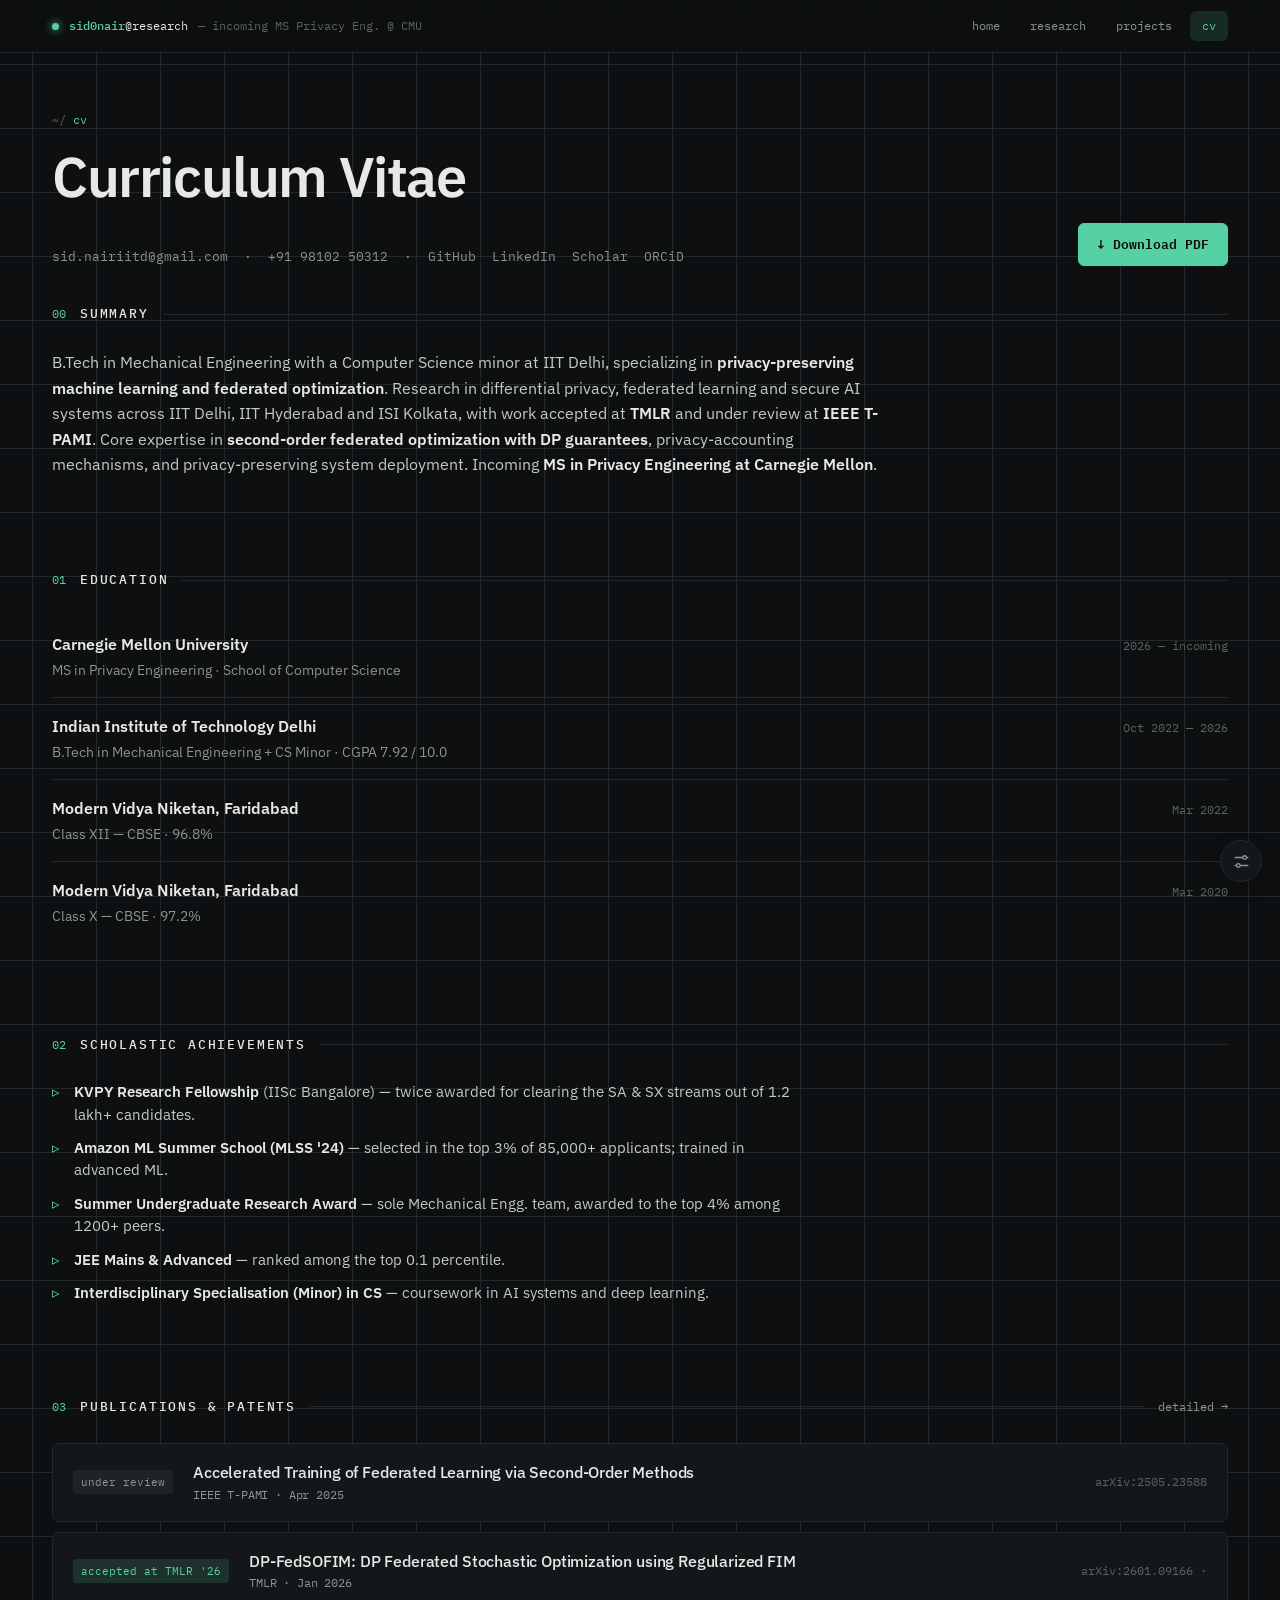
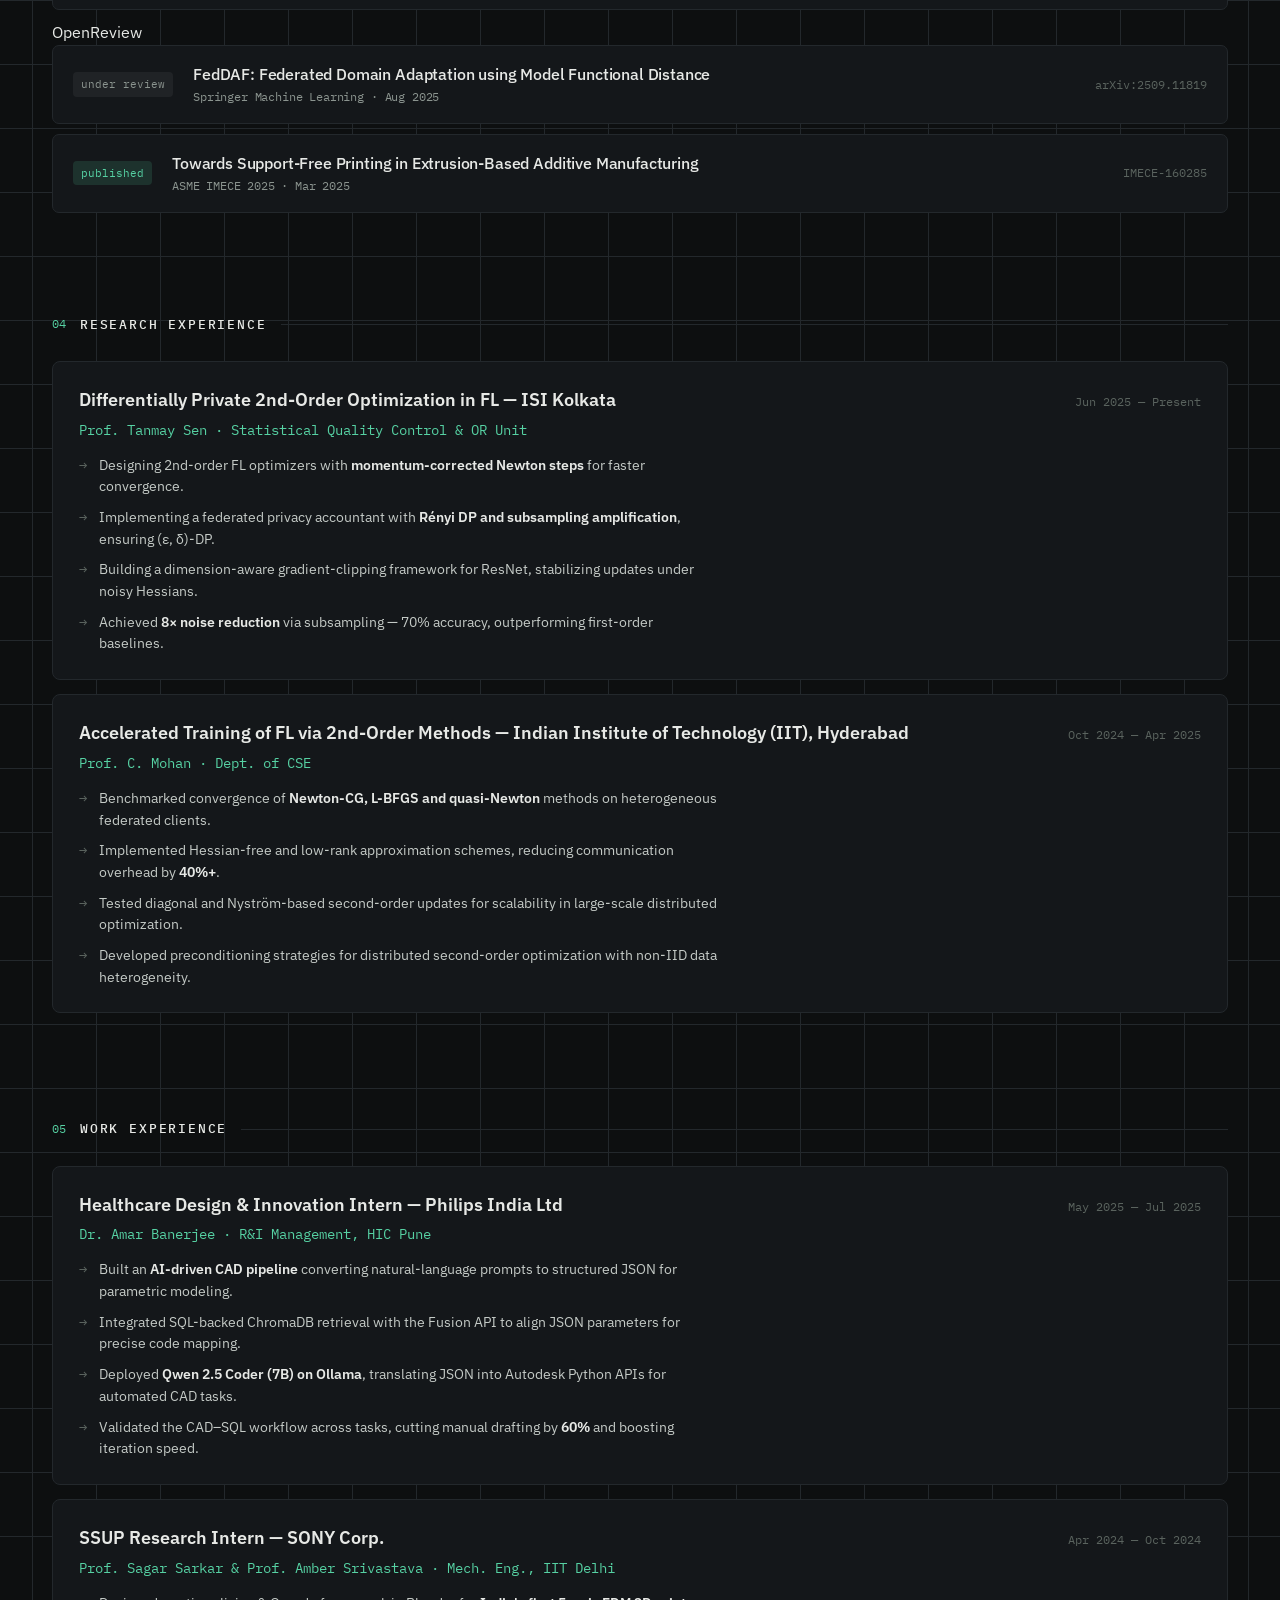
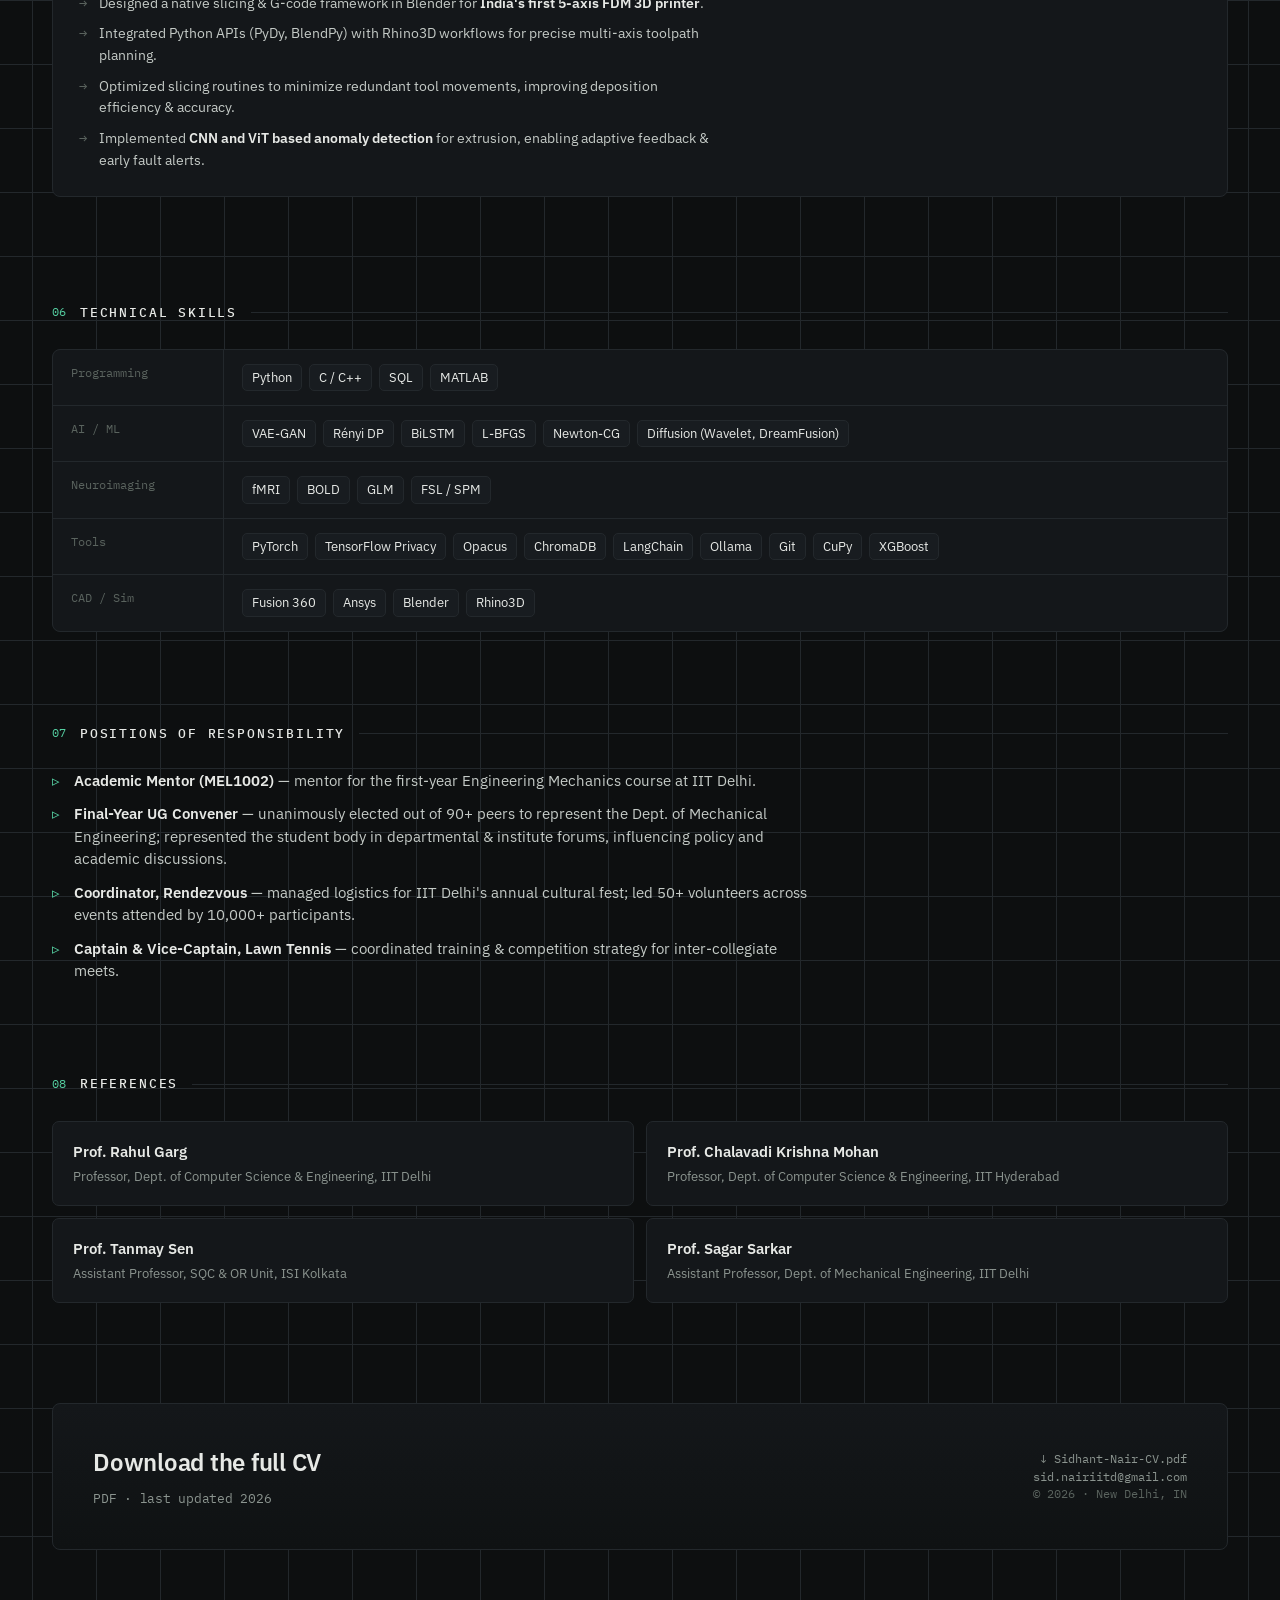
==== commit d0000f41: "Add FedDAF to index, update venue to Springer ML, fix paper status counts" ====
--- a/cv.html
+++ b/cv.html
@@ -64,7 +64,7 @@
 <section id="summary" style="padding-top:24px">
   <div class="wrap">
     <div class="sh"><span class="idx">00</span><h2>Summary</h2><span class="grow"></span></div>
-    <p class="summary">B.Tech in Mechanical Engineering with a Computer Science minor at IIT Delhi, specializing in <b>privacy-preserving machine learning and federated optimization</b>. Research in differential privacy, federated learning and secure AI systems across IIT Delhi, IIT Hyderabad and ISI Kolkata, with work under review at <b>IEEE T-PAMI</b> and <b>TMLR</b>. Core expertise in <b>second-order federated optimization with DP guarantees</b>, privacy-accounting mechanisms, and privacy-preserving system deployment. Incoming <b>MS in Privacy Engineering at Carnegie Mellon</b>.</p>
+    <p class="summary">B.Tech in Mechanical Engineering with a Computer Science minor at IIT Delhi, specializing in <b>privacy-preserving machine learning and federated optimization</b>. Research in differential privacy, federated learning and secure AI systems across IIT Delhi, IIT Hyderabad and ISI Kolkata, with work accepted at <b>TMLR</b> and under review at <b>IEEE T-PAMI</b>. Core expertise in <b>second-order federated optimization with DP guarantees</b>, privacy-accounting mechanisms, and privacy-preserving system deployment. Incoming <b>MS in Privacy Engineering at Carnegie Mellon</b>.</p>
   </div>
 </section>
 
@@ -106,7 +106,7 @@
     </a>
     <a class="pub" href="https://arxiv.org/abs/2509.11819" target="_blank">
       <span class="tag rev">under review</span>
-      <h3>FedDAF: Federated Domain Adaptation using Model Functional Distance<small>IEEE/CVF WACV · Aug 2025</small></h3>
+      <h3>FedDAF: Federated Domain Adaptation using Model Functional Distance<small>Springer Machine Learning · Aug 2025</small></h3>
       <span class="ax">arXiv:2509.11819</span>
     </a>
     <a class="pub" href="https://doi.org/10.1115/IMECE-INDIA2025-160285" target="_blank">
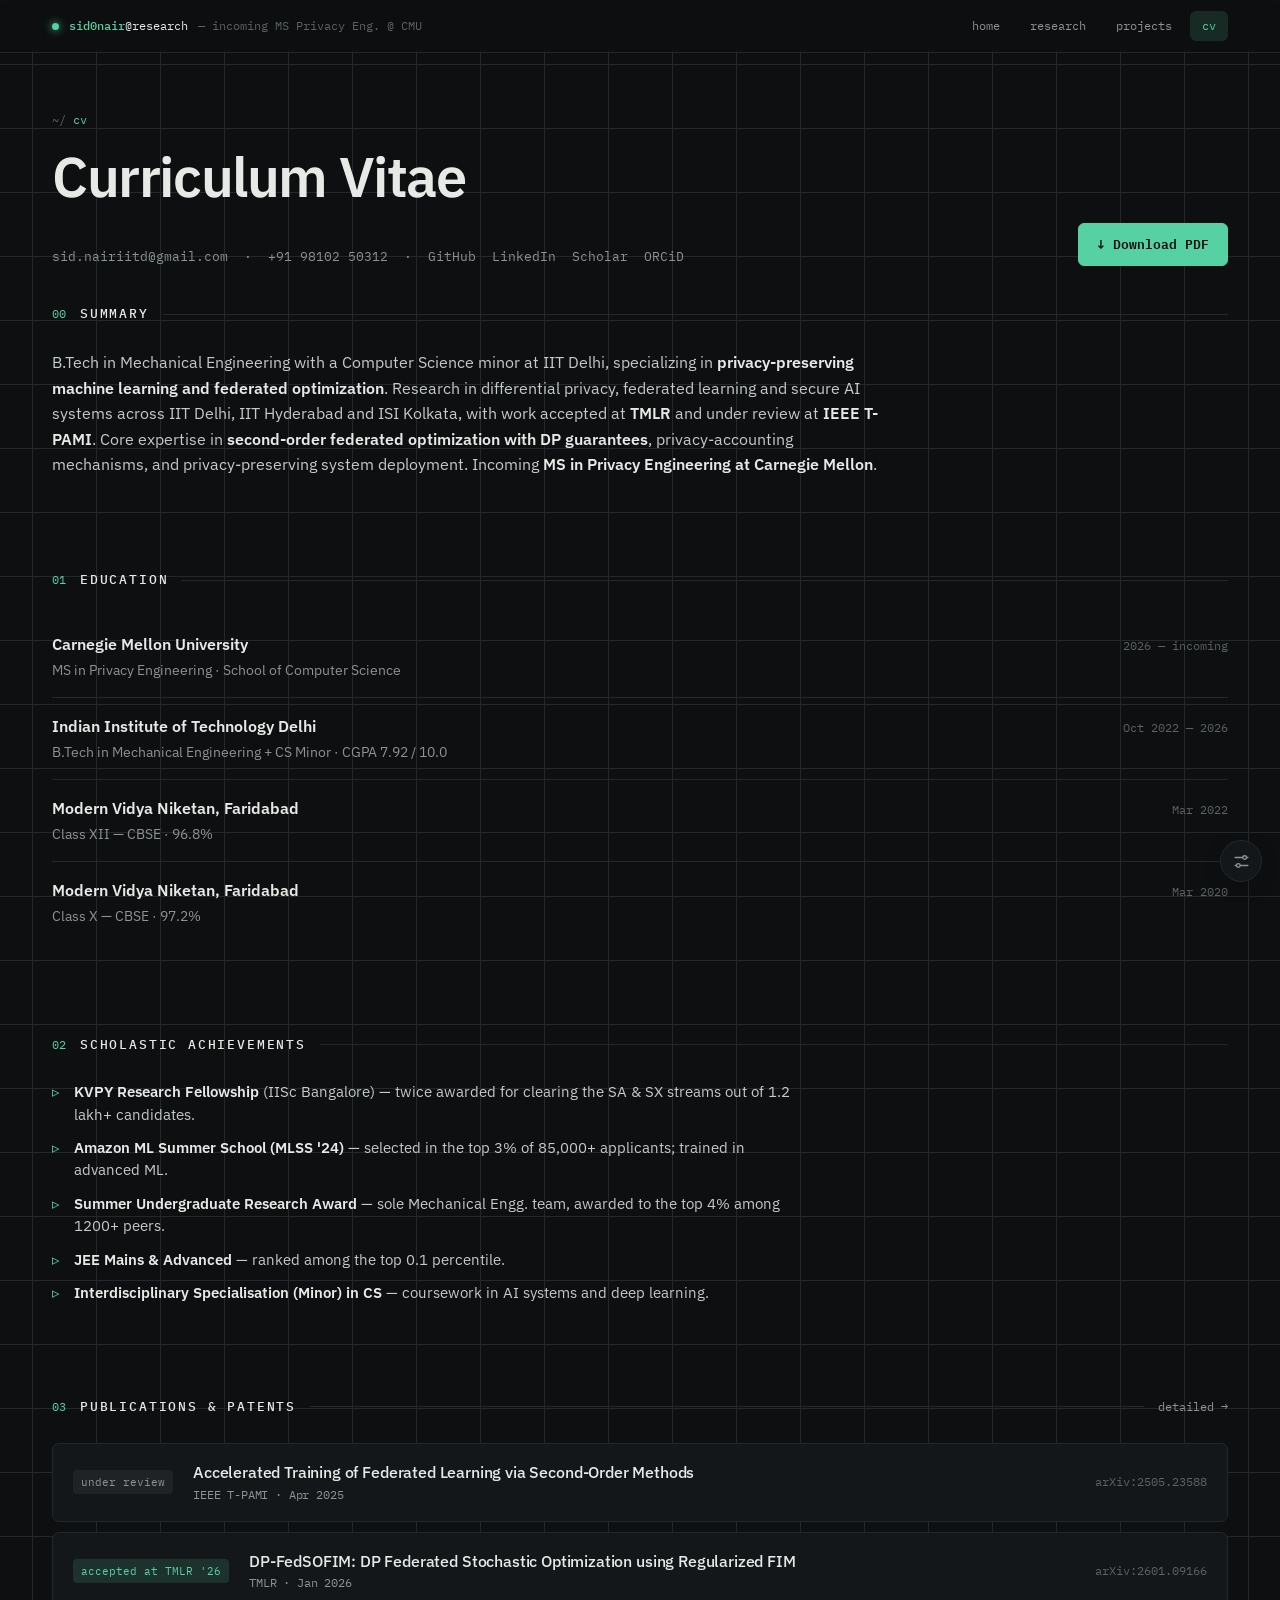
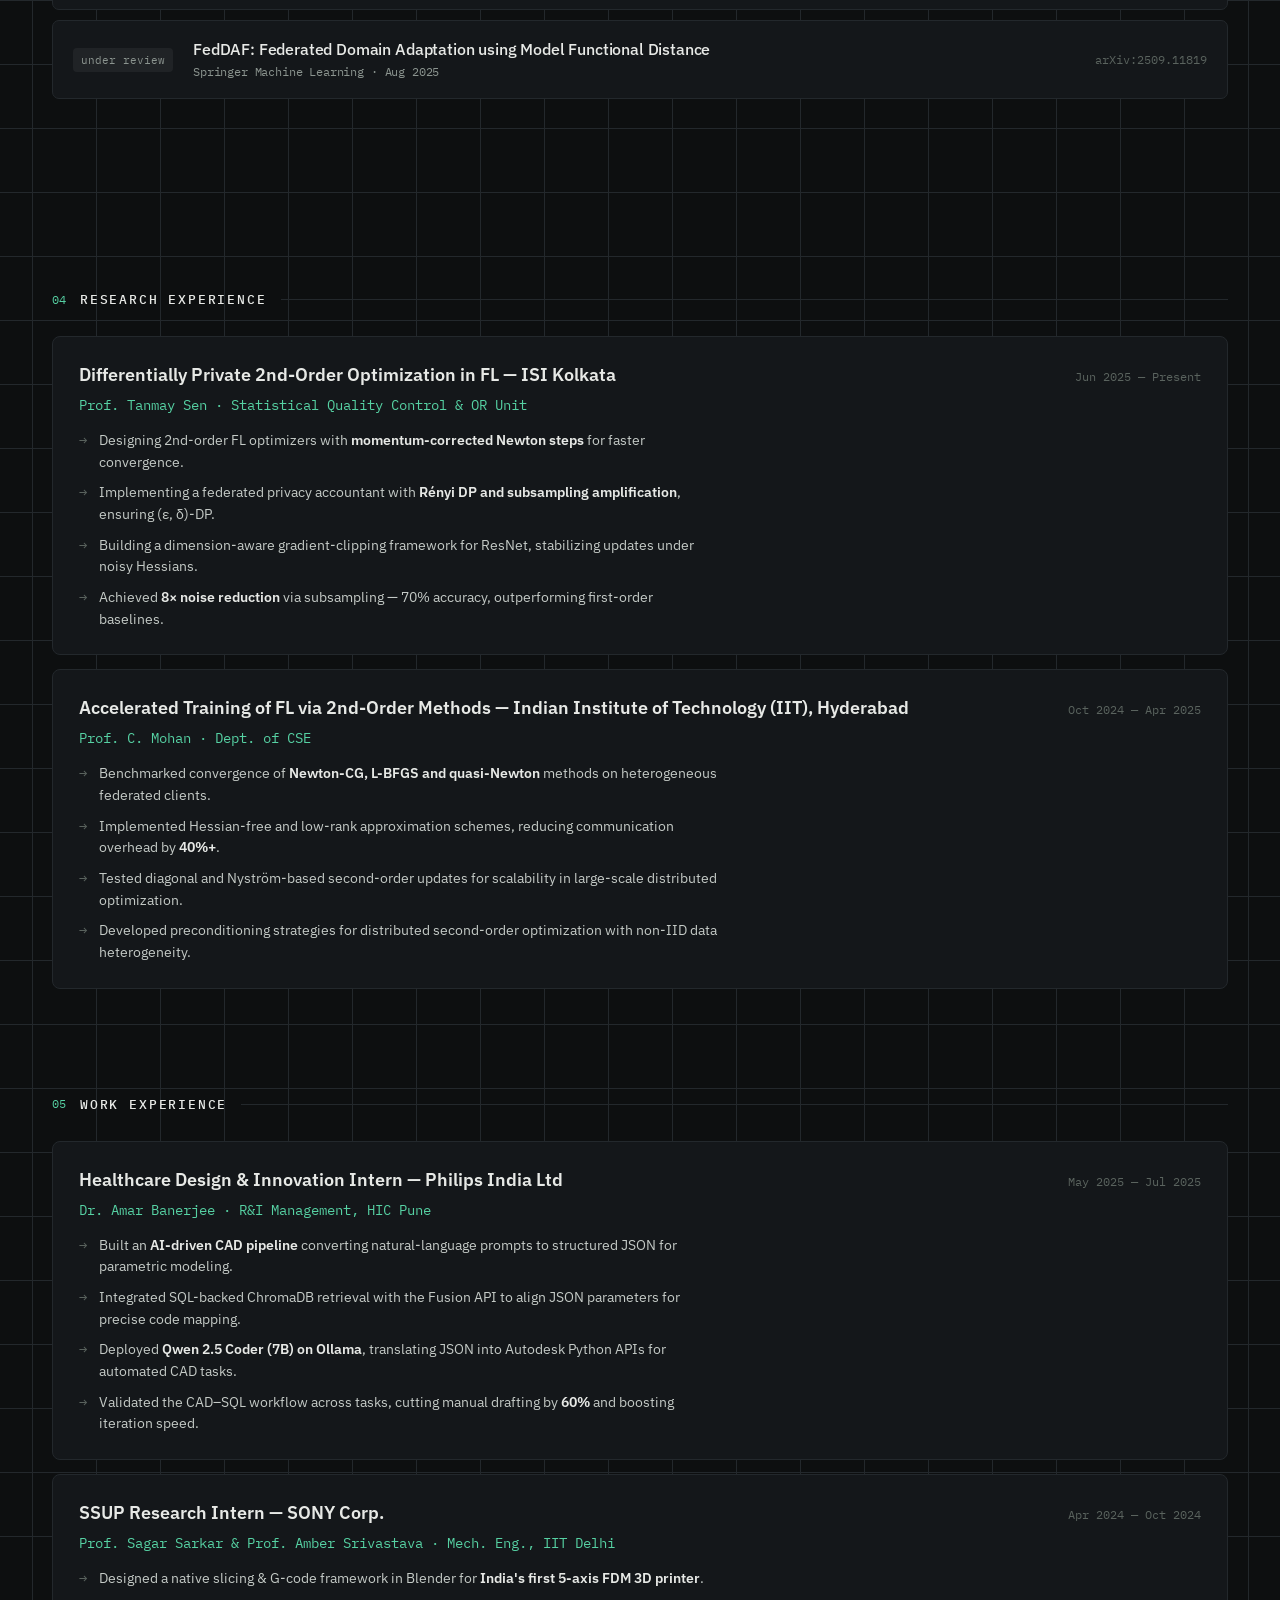
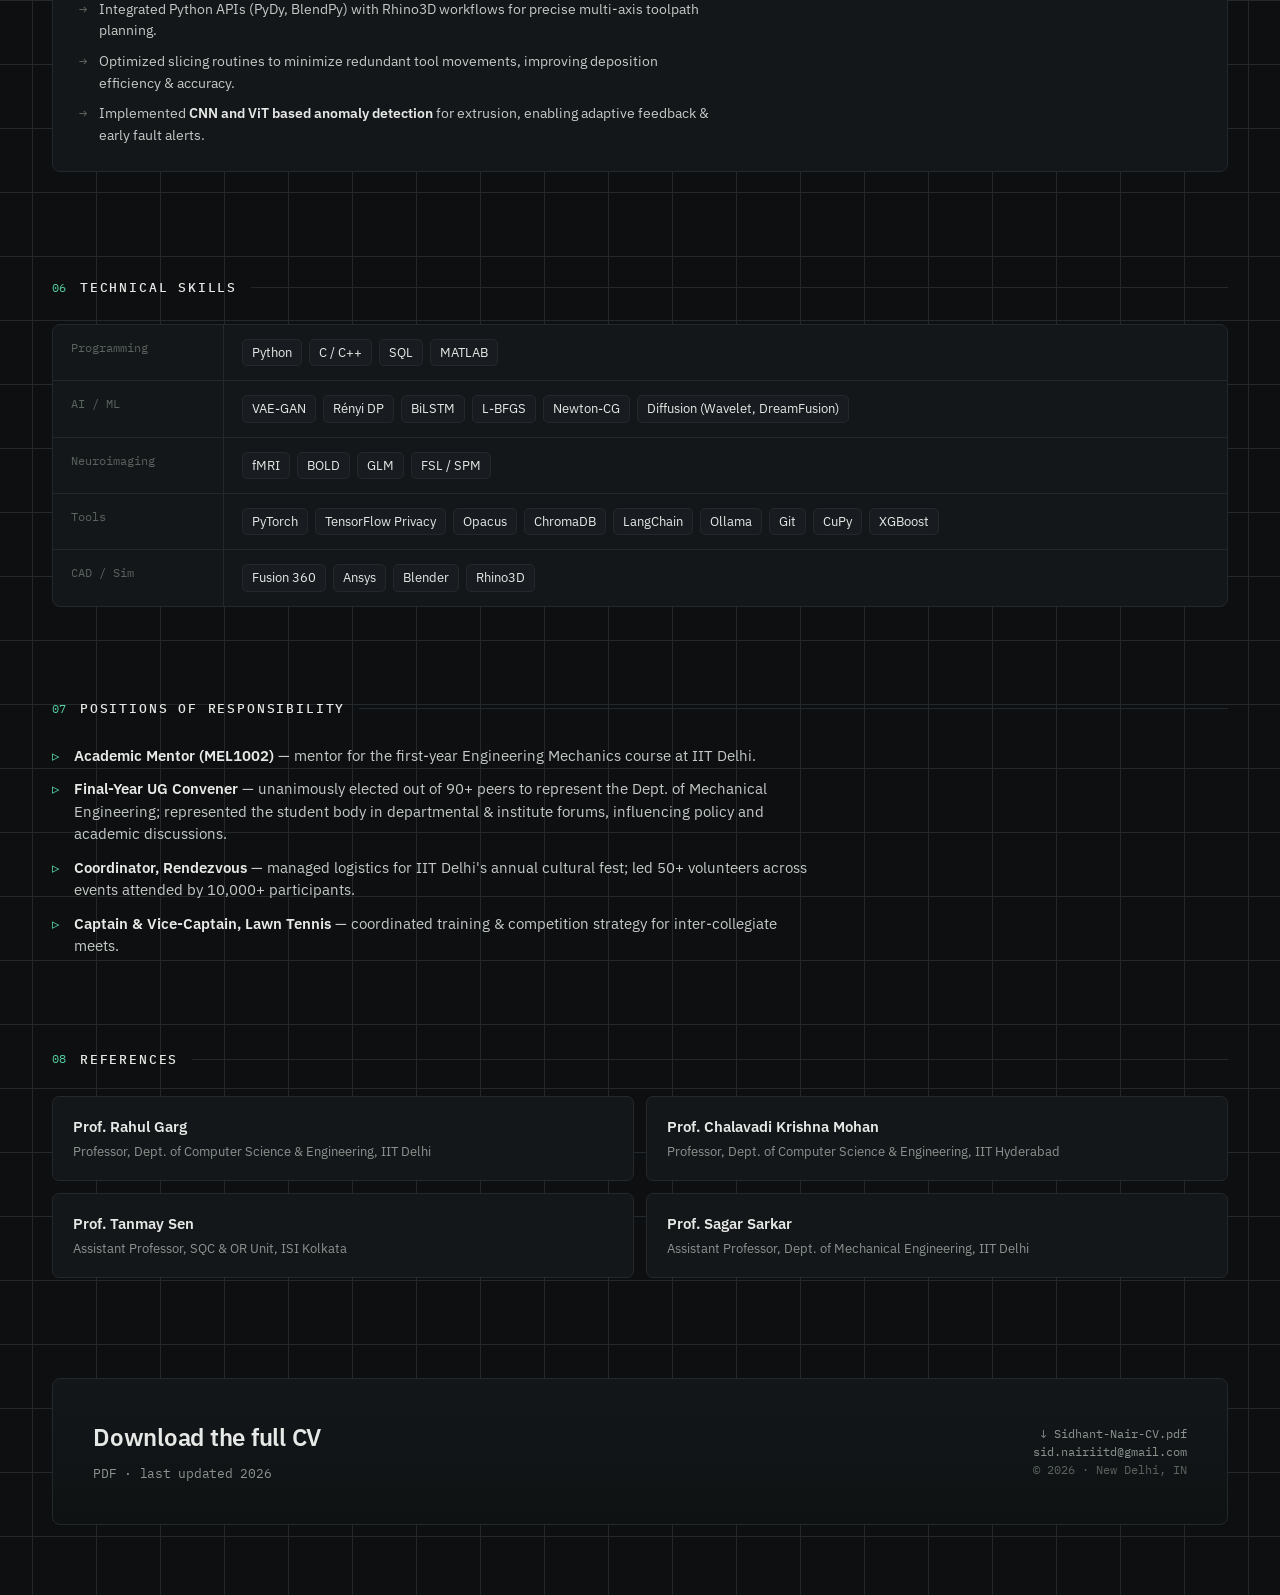
==== commit d62fa7fd: "Fix broken OpenReview link nesting inside .pub anchor on index/cv" ====
--- a/cv.html
+++ b/cv.html
@@ -102,7 +102,7 @@
     <a class="pub" href="https://arxiv.org/abs/2601.09166" target="_blank">
       <span class="tag">accepted at TMLR '26</span>
       <h3>DP-FedSOFIM: DP Federated Stochastic Optimization using Regularized FIM<small>TMLR · Jan 2026</small></h3>
-      <span class="ax">arXiv:2601.09166 · <a href="https://openreview.net/forum?id=aDzj9DrwAR" target="_blank" onclick="event.stopPropagation()">OpenReview</a></span>
+      <span class="ax">arXiv:2601.09166</span>
     </a>
     <a class="pub" href="https://arxiv.org/abs/2509.11819" target="_blank">
       <span class="tag rev">under review</span>
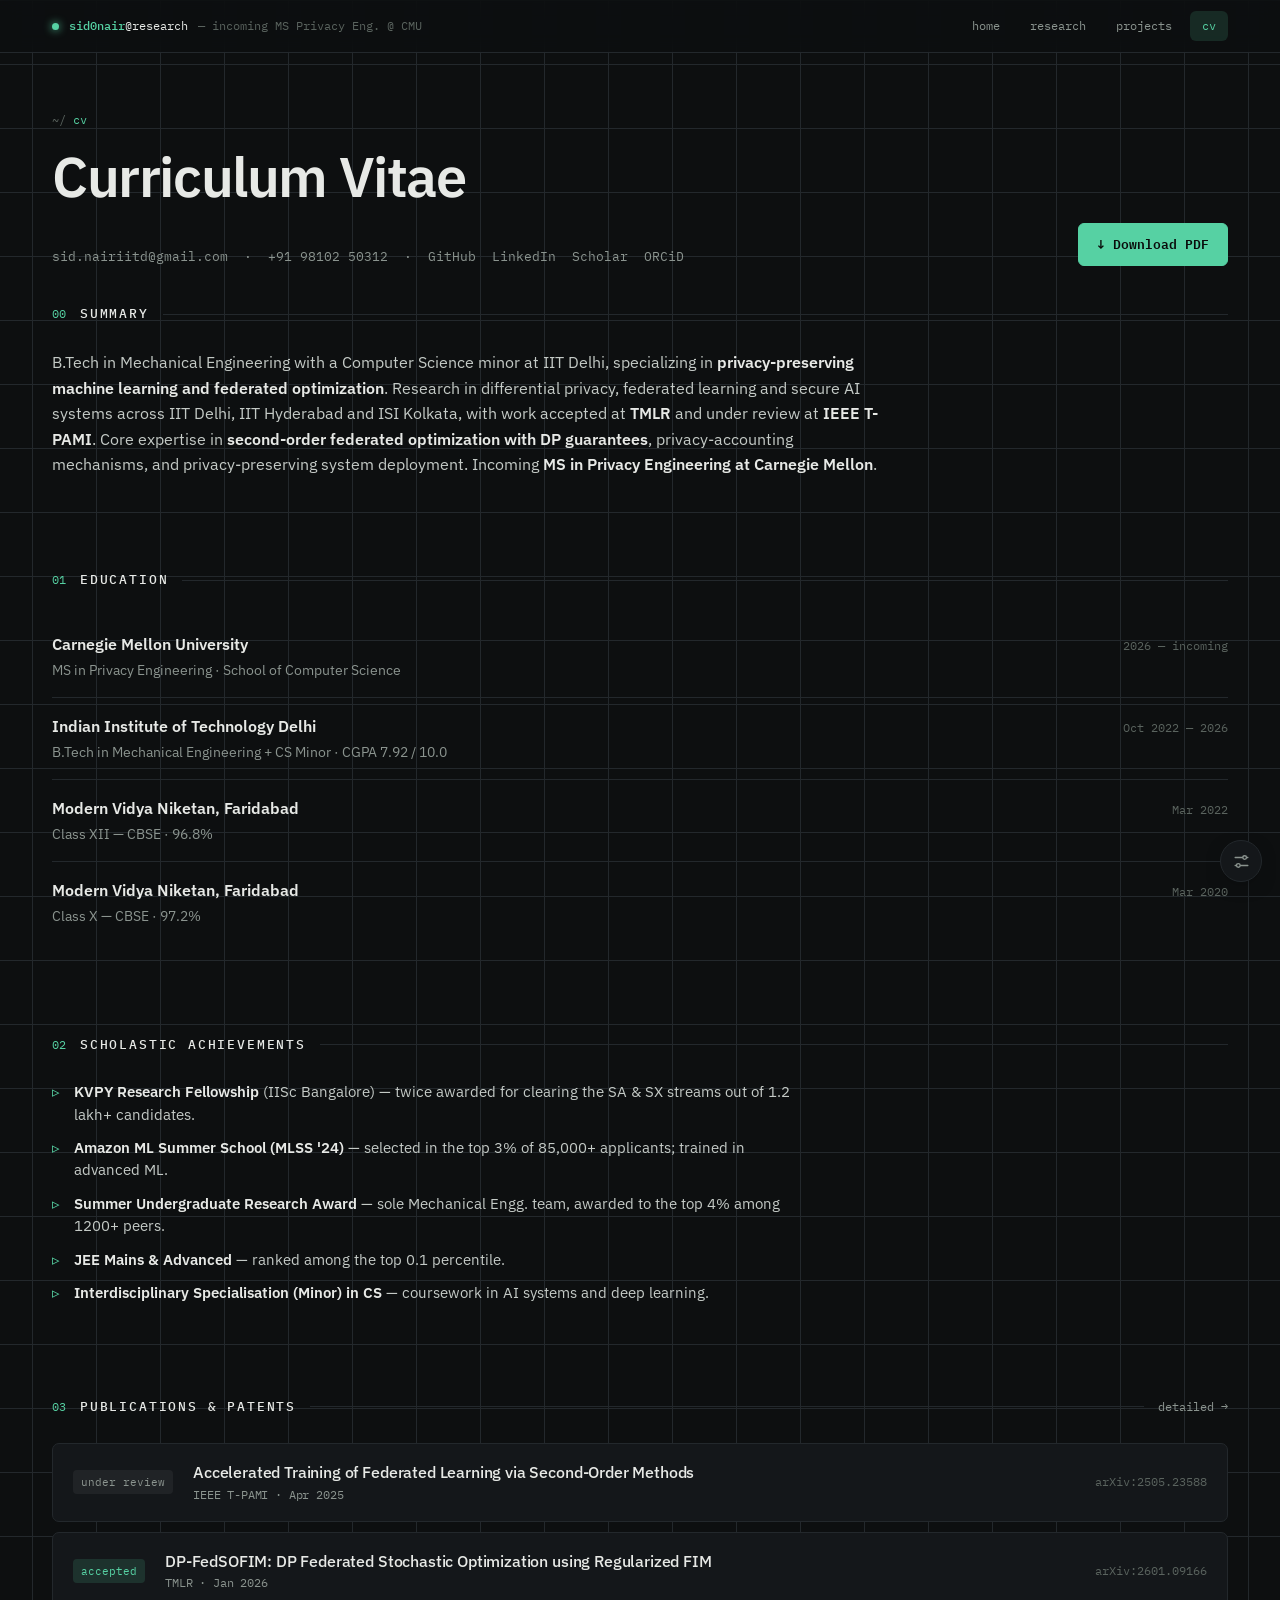
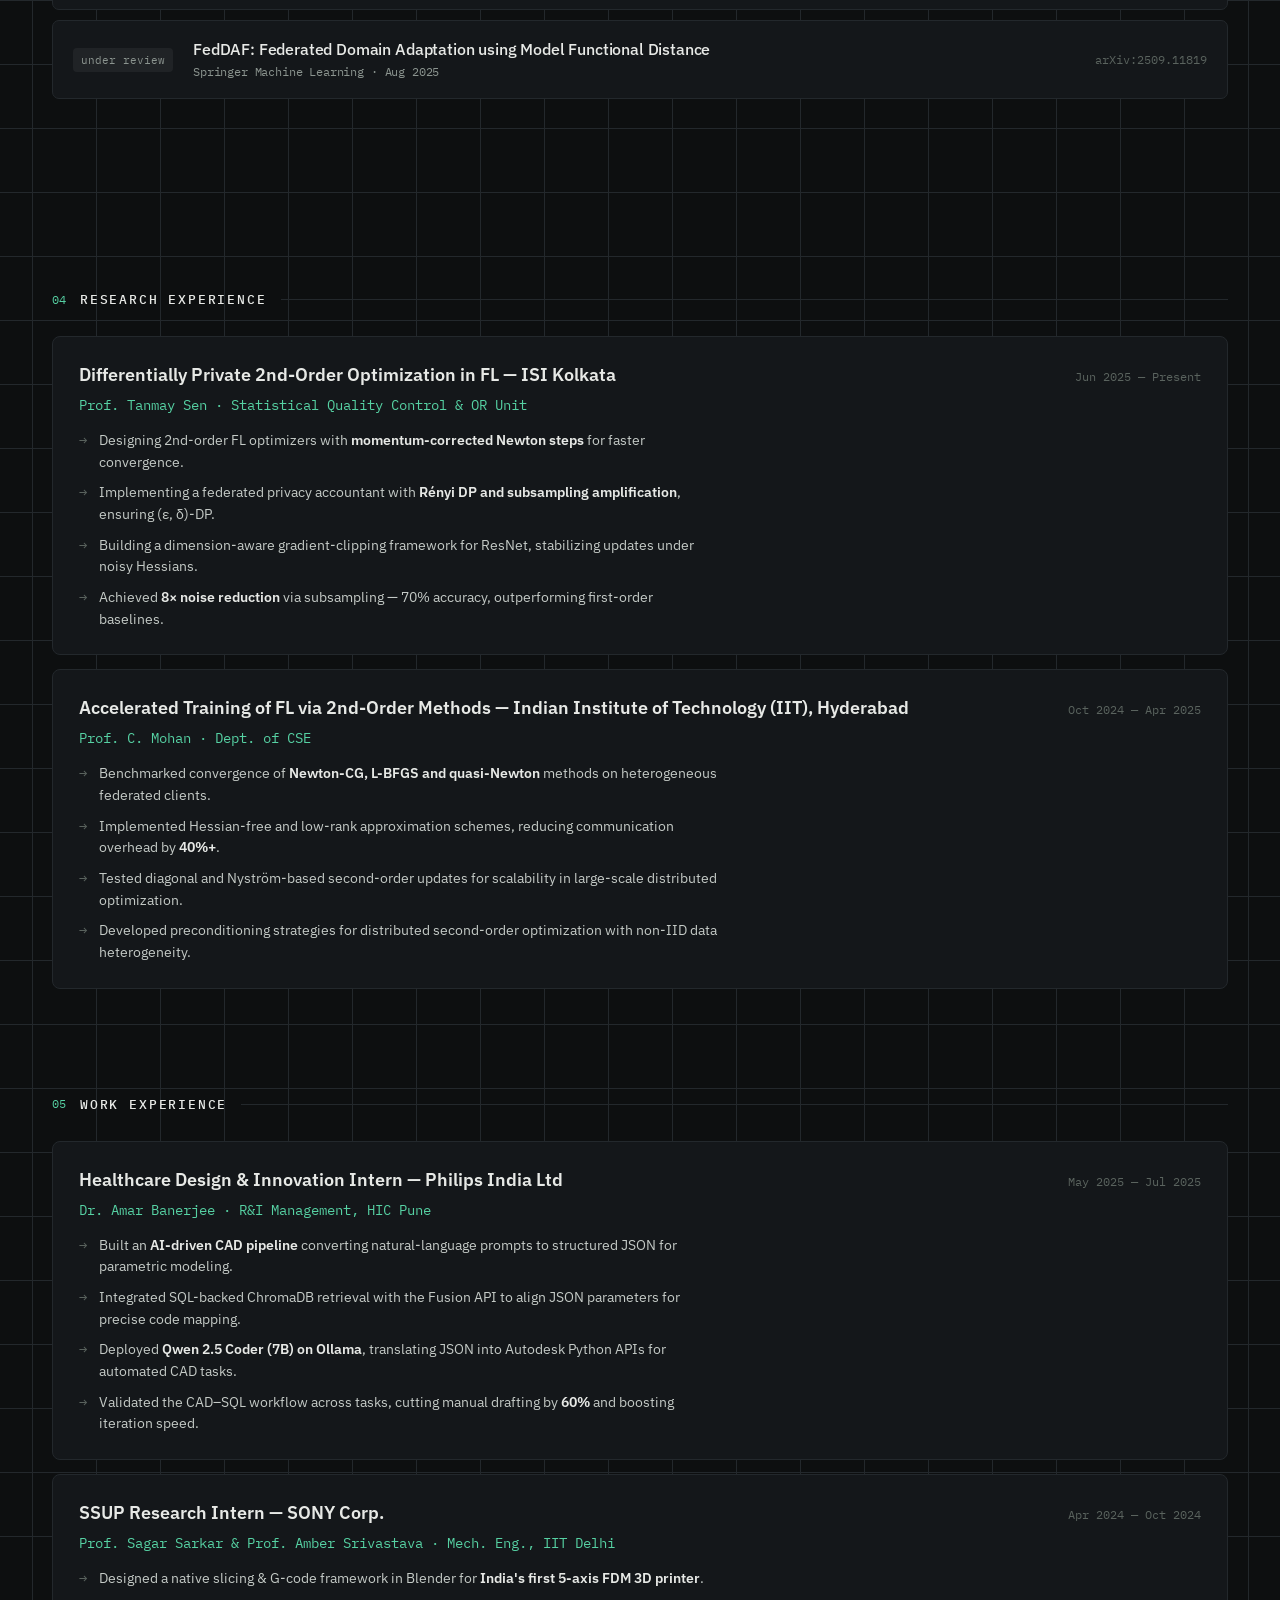
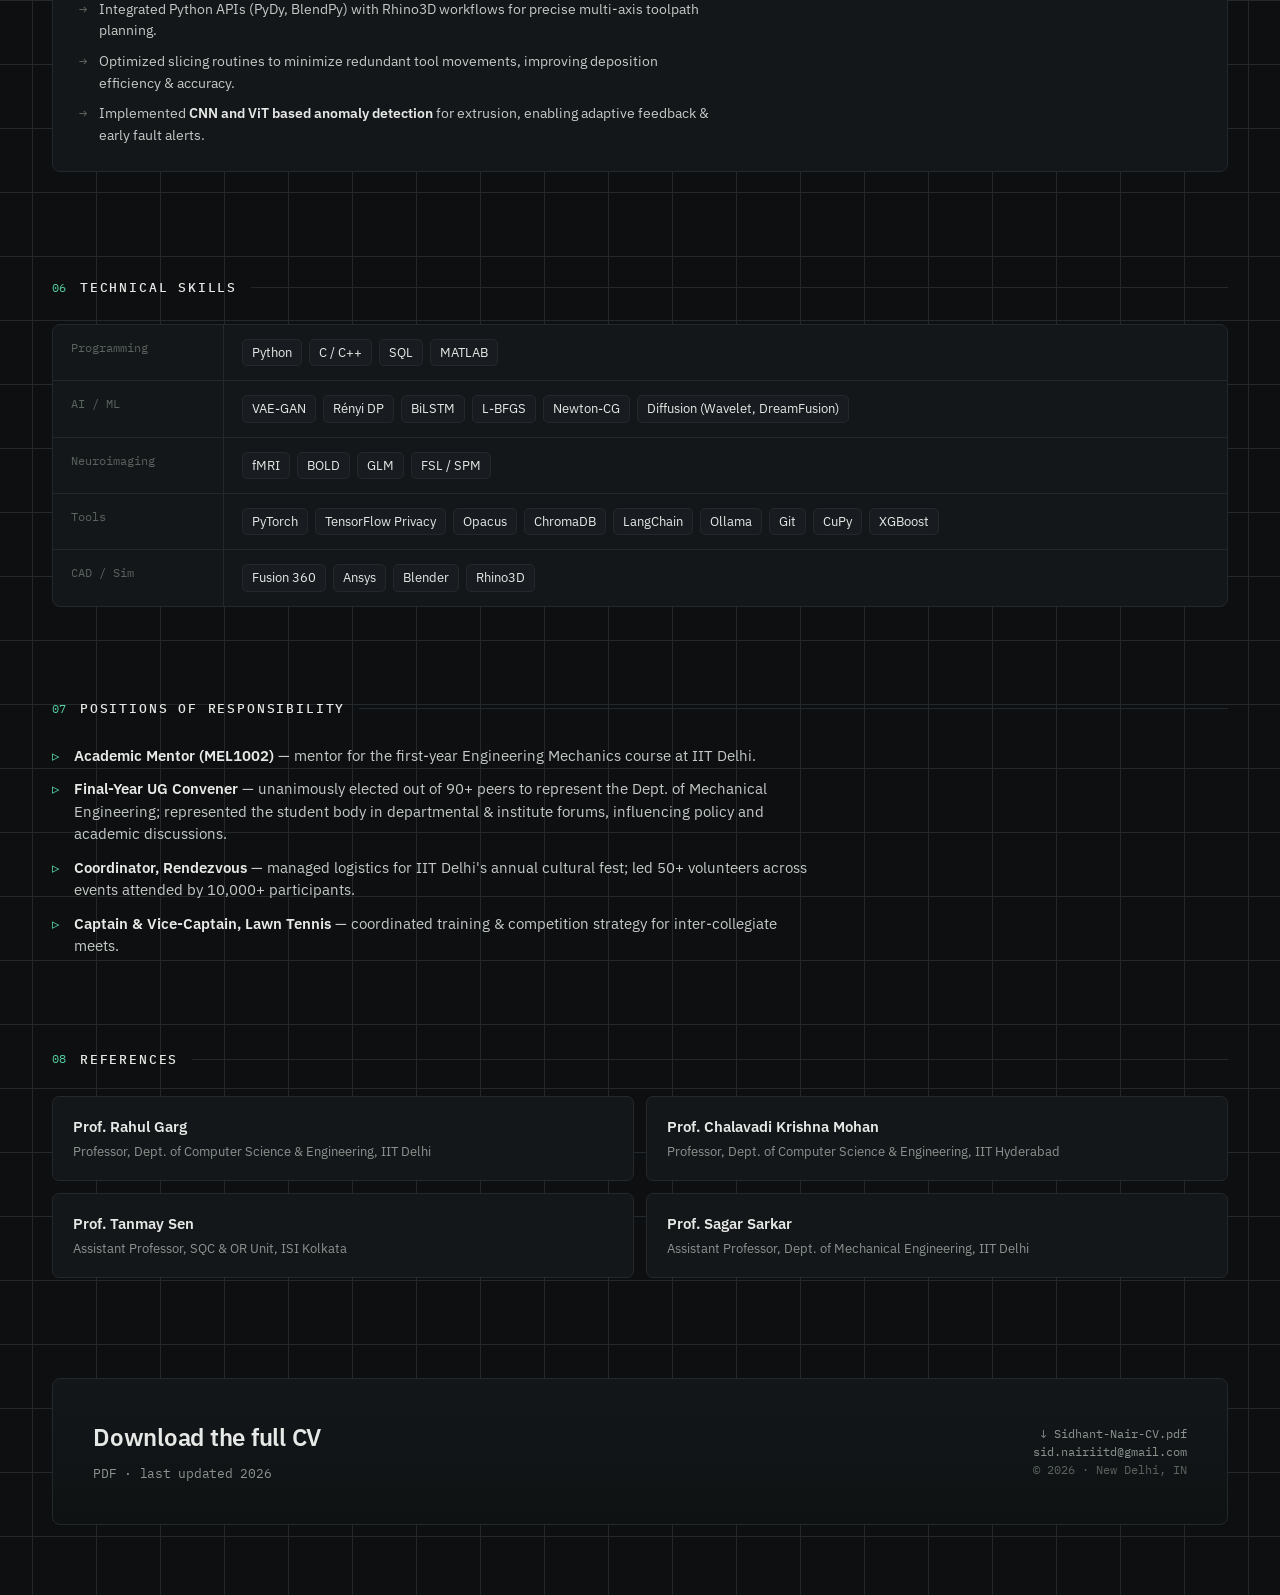
==== commit 7393d6b1: "Simplify TMLR tag to just 'accepted'" ====
--- a/cv.html
+++ b/cv.html
@@ -100,7 +100,7 @@
       <span class="ax">arXiv:2505.23588</span>
     </a>
     <a class="pub" href="https://arxiv.org/abs/2601.09166" target="_blank">
-      <span class="tag">accepted at TMLR '26</span>
+      <span class="tag">accepted</span>
       <h3>DP-FedSOFIM: DP Federated Stochastic Optimization using Regularized FIM<small>TMLR · Jan 2026</small></h3>
       <span class="ax">arXiv:2601.09166</span>
     </a>
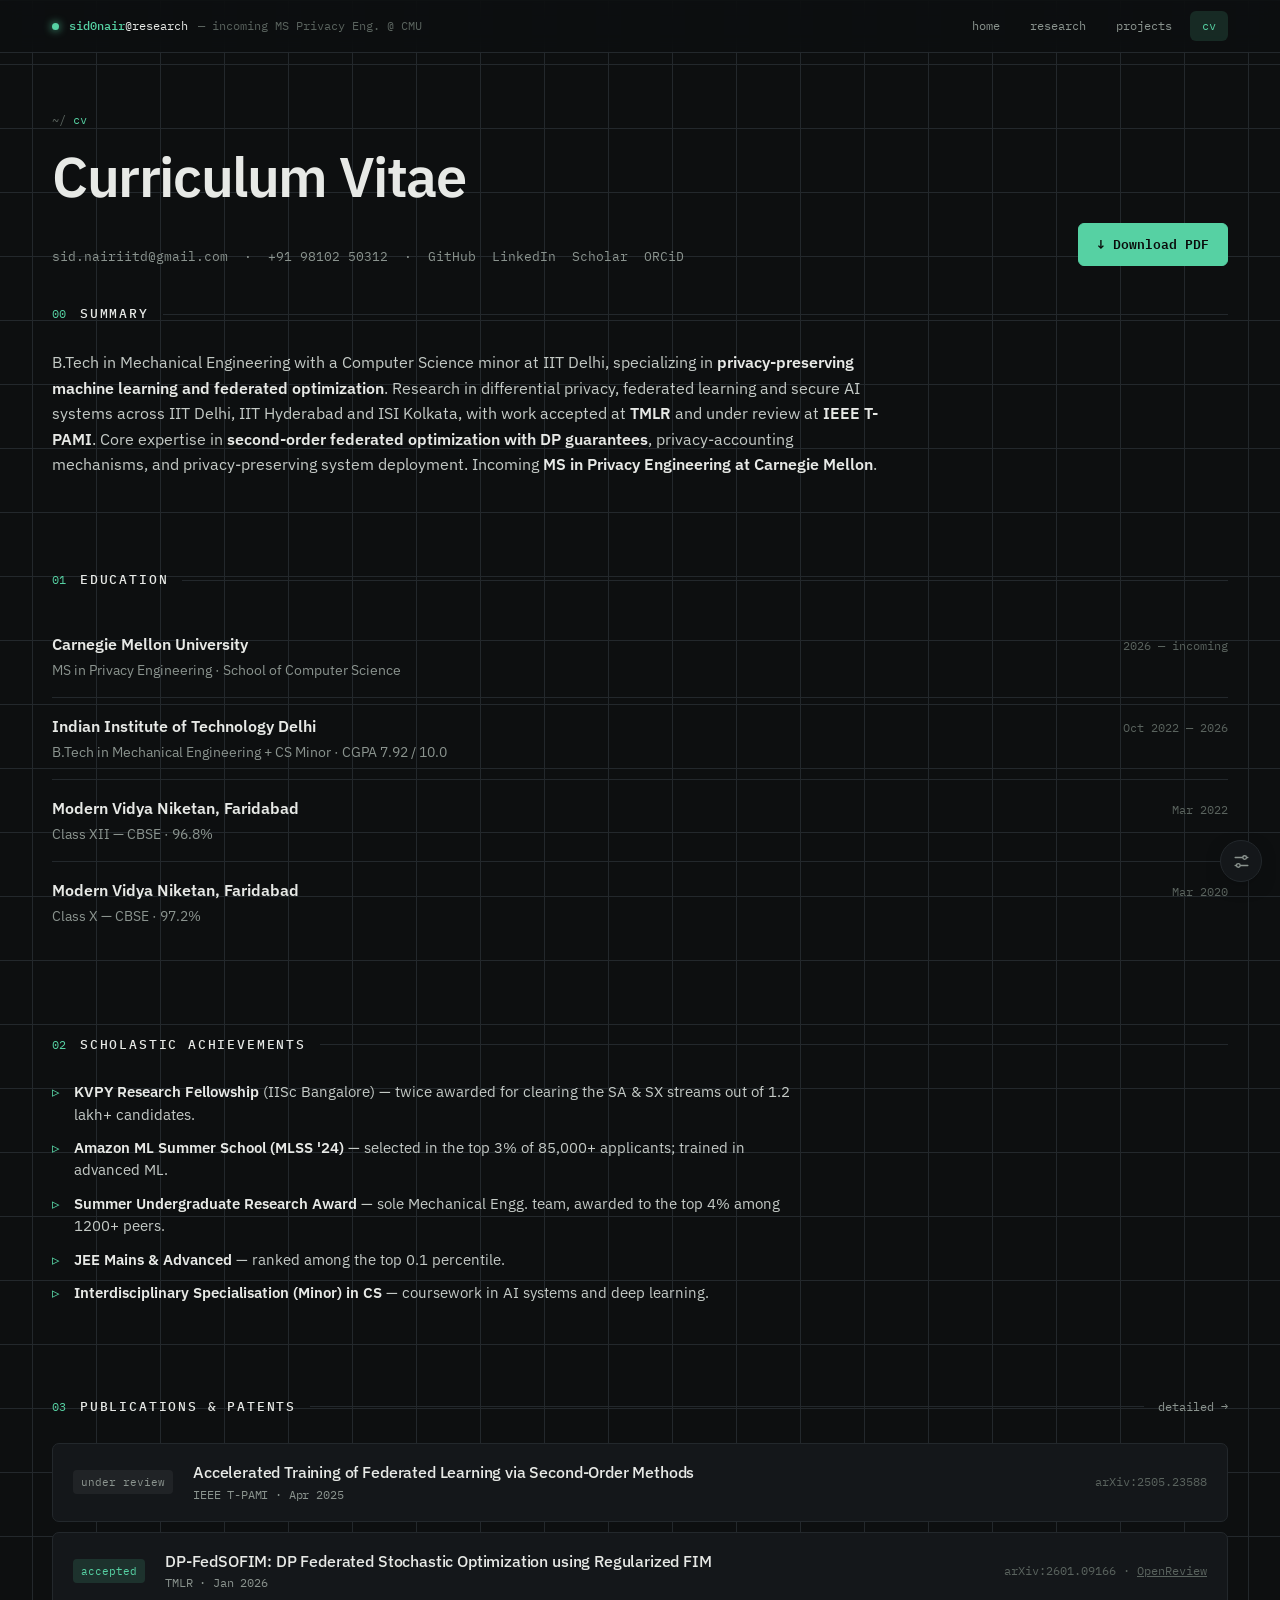
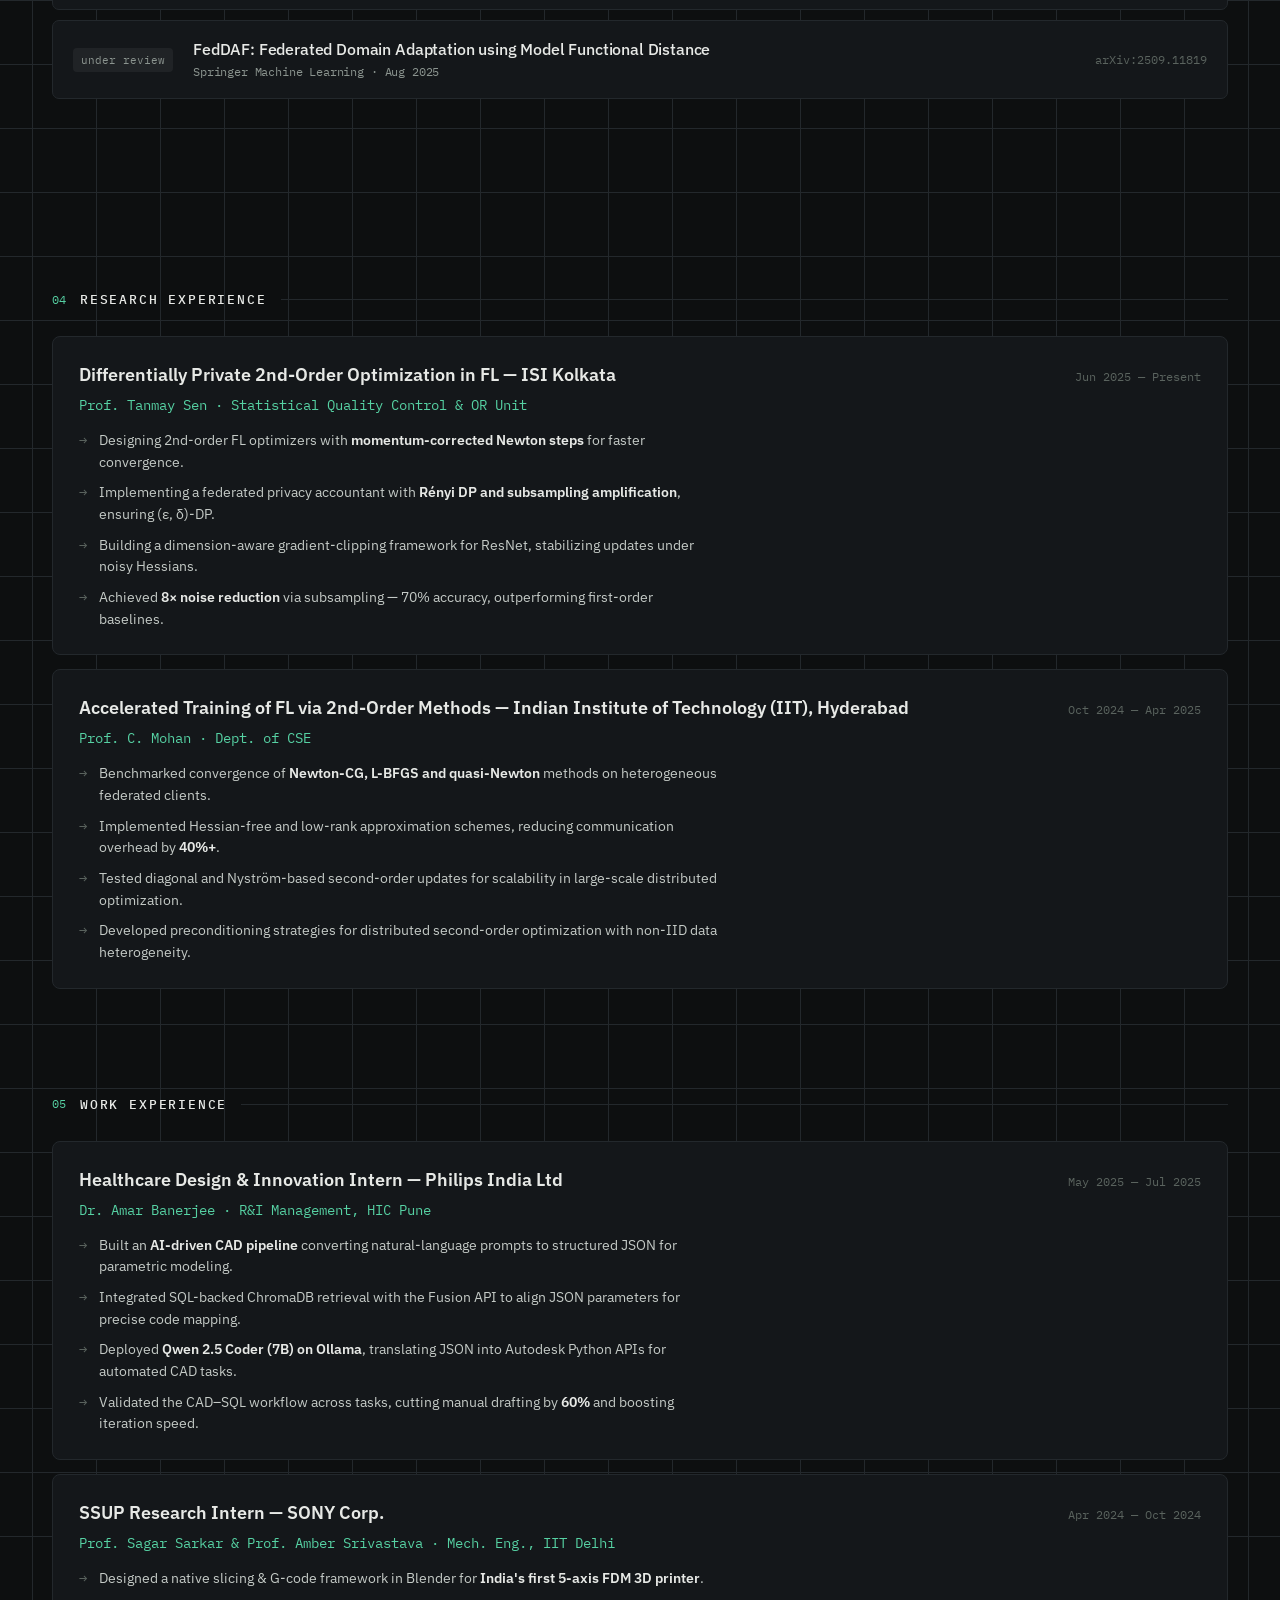
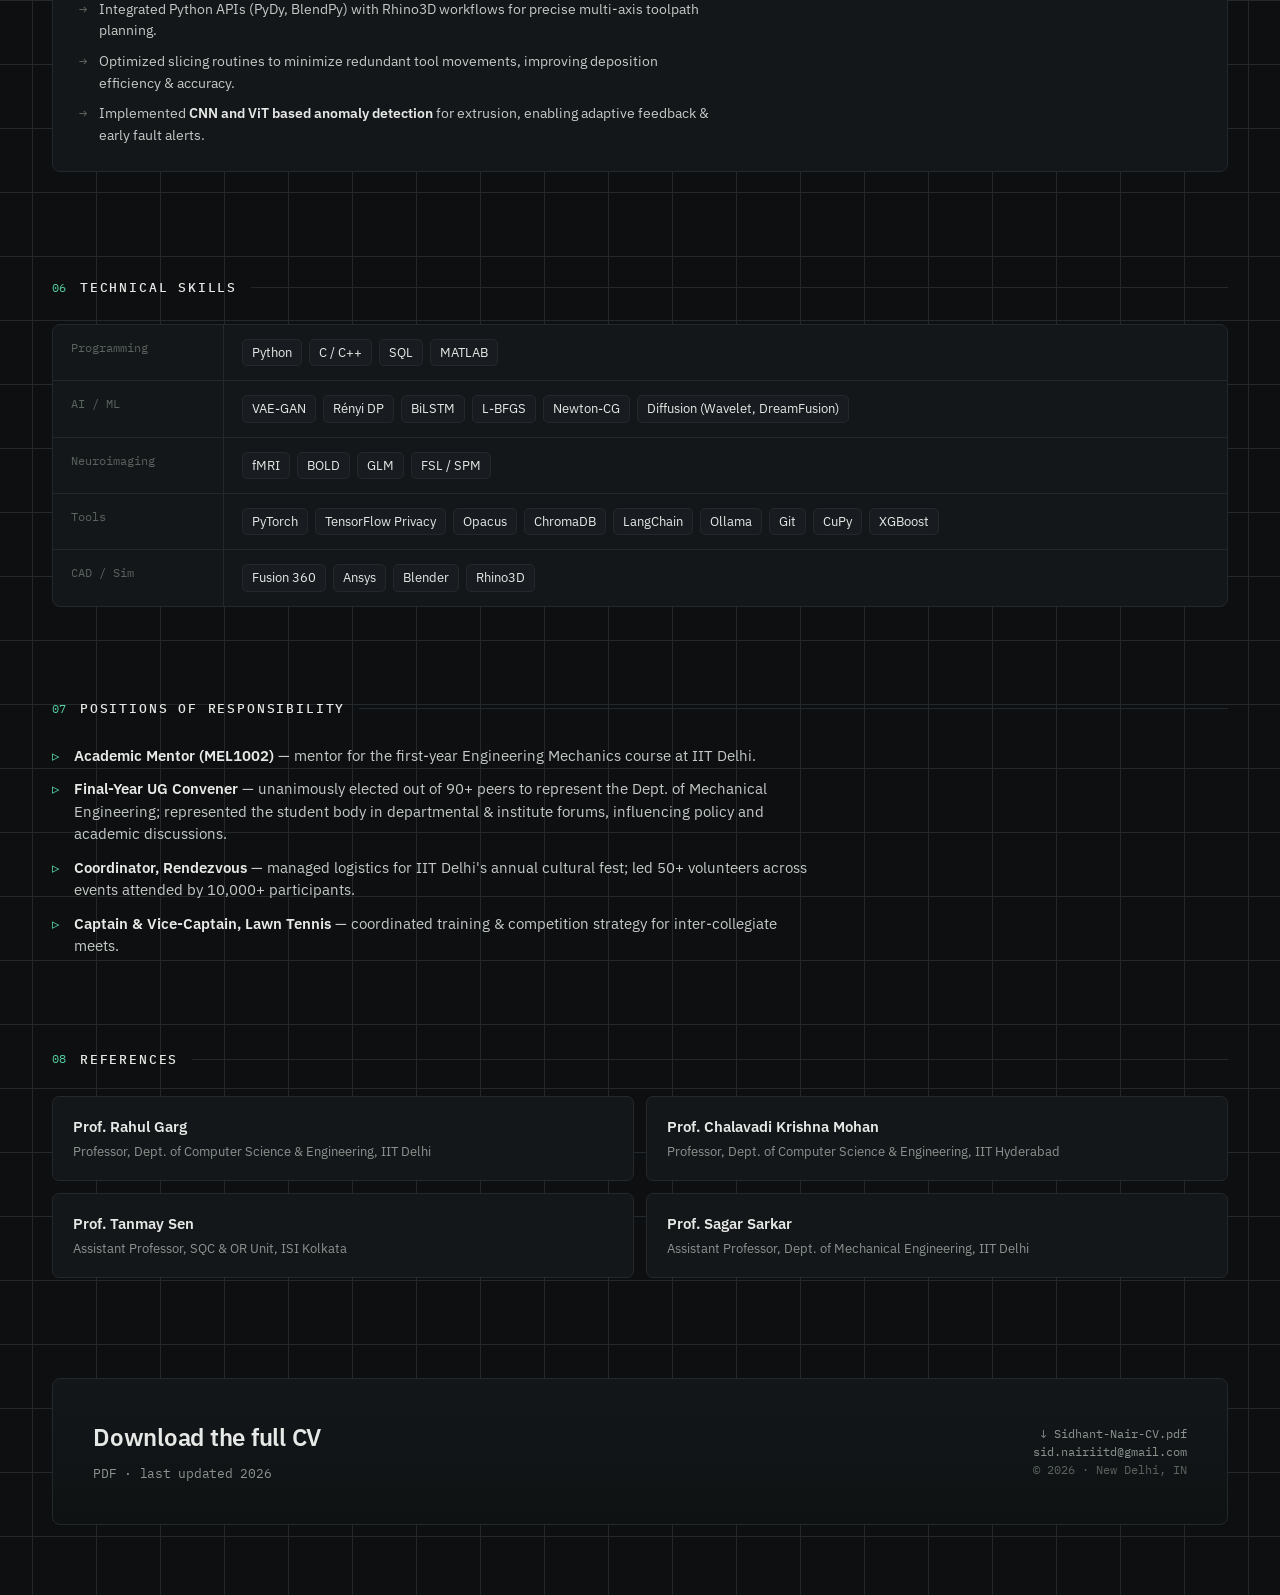
==== commit d200146b: "Restore OpenReview link for DP-FedSOFIM without breaking HTML nesting" ====
--- a/cv.html
+++ b/cv.html
@@ -99,11 +99,11 @@
       <h3>Accelerated Training of Federated Learning via Second-Order Methods<small>IEEE T-PAMI · Apr 2025</small></h3>
       <span class="ax">arXiv:2505.23588</span>
     </a>
-    <a class="pub" href="https://arxiv.org/abs/2601.09166" target="_blank">
+    <div class="pub">
       <span class="tag">accepted</span>
-      <h3>DP-FedSOFIM: DP Federated Stochastic Optimization using Regularized FIM<small>TMLR · Jan 2026</small></h3>
-      <span class="ax">arXiv:2601.09166</span>
-    </a>
+      <h3><a href="https://arxiv.org/abs/2601.09166" target="_blank">DP-FedSOFIM: DP Federated Stochastic Optimization using Regularized FIM</a><small>TMLR · Jan 2026</small></h3>
+      <span class="ax">arXiv:2601.09166 · <a href="https://openreview.net/forum?id=aDzj9DrwAR" target="_blank">OpenReview</a></span>
+    </div>
     <a class="pub" href="https://arxiv.org/abs/2509.11819" target="_blank">
       <span class="tag rev">under review</span>
       <h3>FedDAF: Federated Domain Adaptation using Model Functional Distance<small>Springer Machine Learning · Aug 2025</small></h3>
--- a/assets/site.css
+++ b/assets/site.css
@@ -90,7 +90,12 @@
 .pub .tag.rev{background:rgba(255,255,255,.05);color:var(--muted)}
 .pub h3{font-size:16px;font-weight:500;letter-spacing:-.01em;line-height:1.3}
 .pub h3 small{display:block;color:var(--muted);font-family:"IBM Plex Mono",monospace;font-size:11.5px;font-weight:400;margin-top:5px}
+.pub h3 a{color:inherit;text-decoration:none}
+.pub h3 a:hover{color:var(--accent)}
 .pub .ax{font-family:"IBM Plex Mono",monospace;font-size:11.5px;color:var(--faint);white-space:nowrap}
+.pub .ax a{color:inherit;text-decoration:underline}
+.pub .ax a:hover{color:var(--accent)}
+div.pub{cursor:default}
 .pub:hover .ax{color:var(--accent)}
 
 /* detailed publication (research page) */
